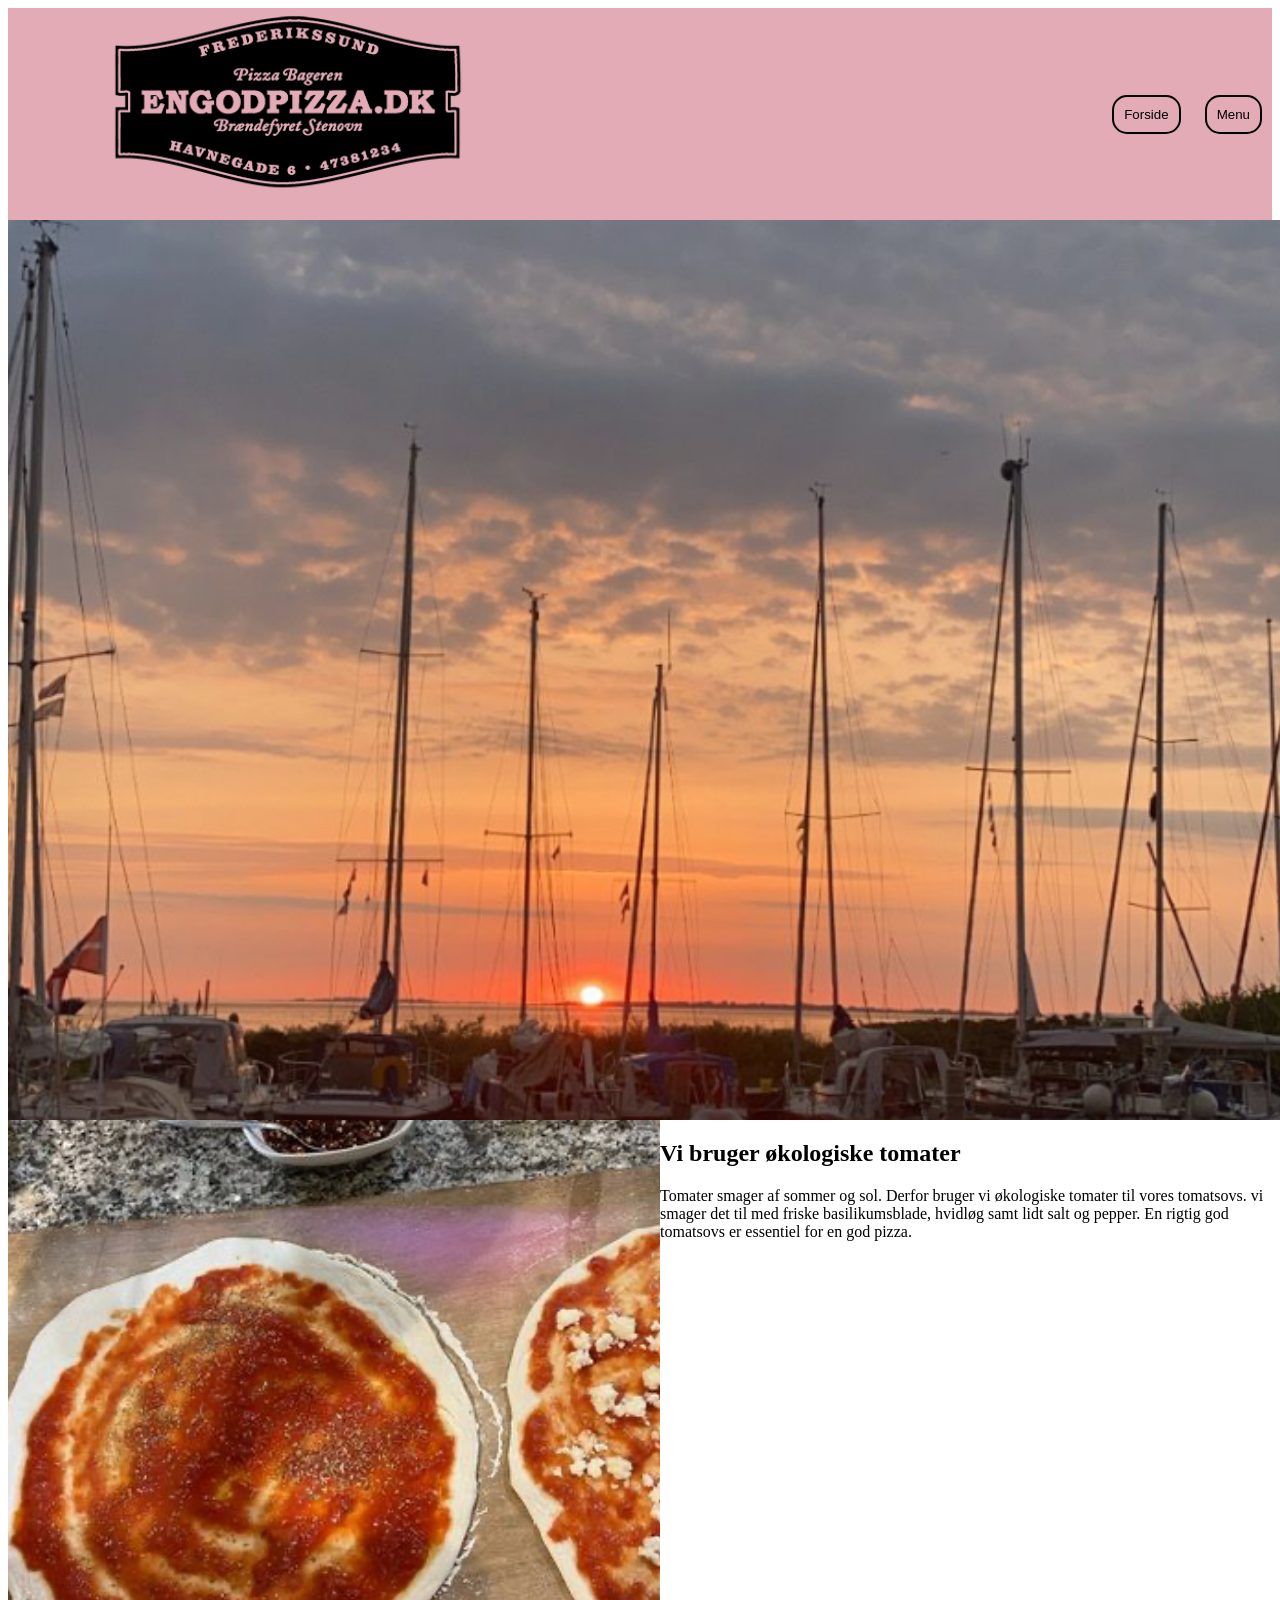
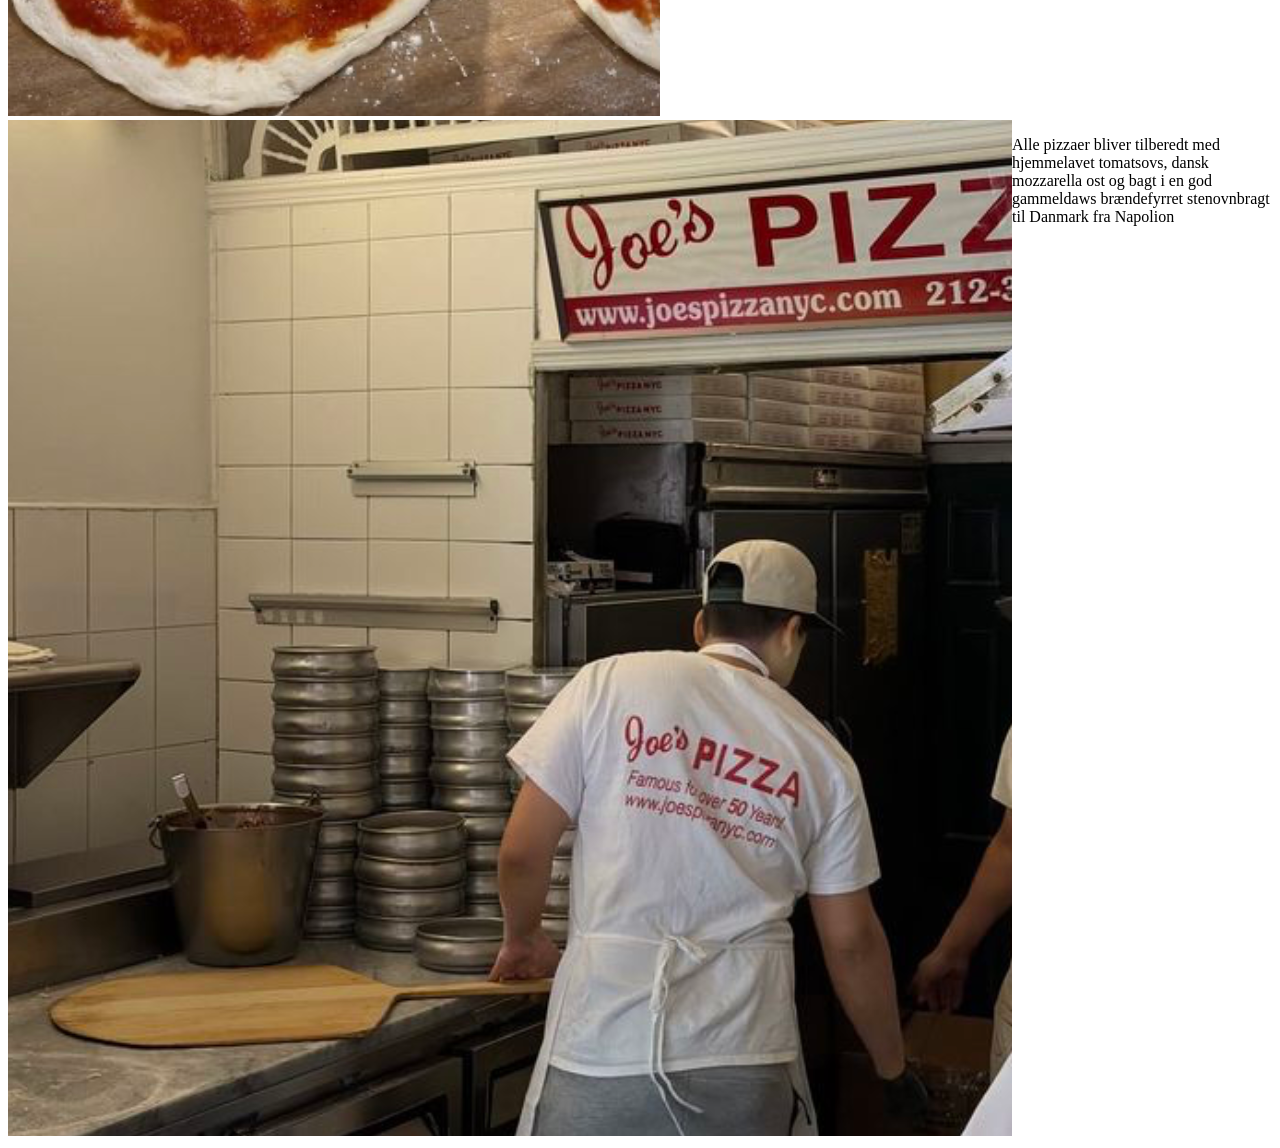
==== index.html @ 863a99b7 "ændring af billeder" ====
<!doctype html>
<html lang="en">
  <head>
    <meta charset="UTF-8" />
    <meta name="viewport" content="width=device-width, initial-scale=1.0" />
    <link rel="stylesheet" href="css/genereal.css" />
    <link rel="stylesheet" href="css/layout.css" />
    <title>Forside</title>
  </head>
  <body>
    <header id="header-section">
      <img src="img/e68cb21b-9e0f-4016-a82a-bcbb412a3275.png" alt="" />
      <nav>
        <button><a href="index.html">Forside</a></button>
        <button><a href="menu.html">Menu</a></button>
      </nav>
    </header>
    <main>
      <img class="background-image" src="img/Screenshot 2026-05-12 at 09.39.11.png" alt="" />
      <div id="Tomat-section">
        <div>
          <img src="img/tomater.png" alt="" />
        </div>
        <div>
          <h2>Vi bruger økologiske tomater</h2>
          <p>Tomater smager af sommer og sol. Derfor bruger vi økologiske tomater til vores tomatsovs. vi smager det til med friske basilikumsblade, hvidløg samt lidt salt og pepper. En rigtig god tomatsovs er essentiel for en god pizza.</p>
        </div>
      </div>
      <div id="pizza-section">
        <div>
          <img id="baking-pizza" src="img/baker.png" alt="" />
        </div>
        <div>
          <p id="pizza-text">Alle pizzaer bliver tilberedt med hjemmelavet tomatsovs, dansk mozzarella ost og bagt i en god gammeldaws brændefyrret stenovnbragt til Danmark fra Napolion</p>
        </div>
      </div>
    </main>
    <footer></footer>
  </body>
</html>
---- css/genereal.css ----
#header-section {
  background-color: #e3abb6;
  align-items: center;
}
.background-image {
  display: block;
  width: 100vw;
  height: 100vh;
  object-fit: cover;
}
button {
  background-color: #e3abb6;
  border: black solid 2px;
  border-radius: 15px;
  padding: 10px;
  margin: 10px;
}
button a {
  color: black;
  text-decoration: none;
}
---- css/layout.css ----
@media (min-width: 800px) {
  #Tomat-section {
    display: grid;
    grid-template-columns: 1fr 1fr;
  }
  #pizza-section {
    display: grid;
    grid-template-columns: 1fr 1fr;
  }
  #header-section {
    display: grid;
    grid-template-columns: 1fr auto;
  }
  #baking-pizza {
    grid-row: 2;
  }
  #pizza-text {
    grid-row: 1;
  }
}
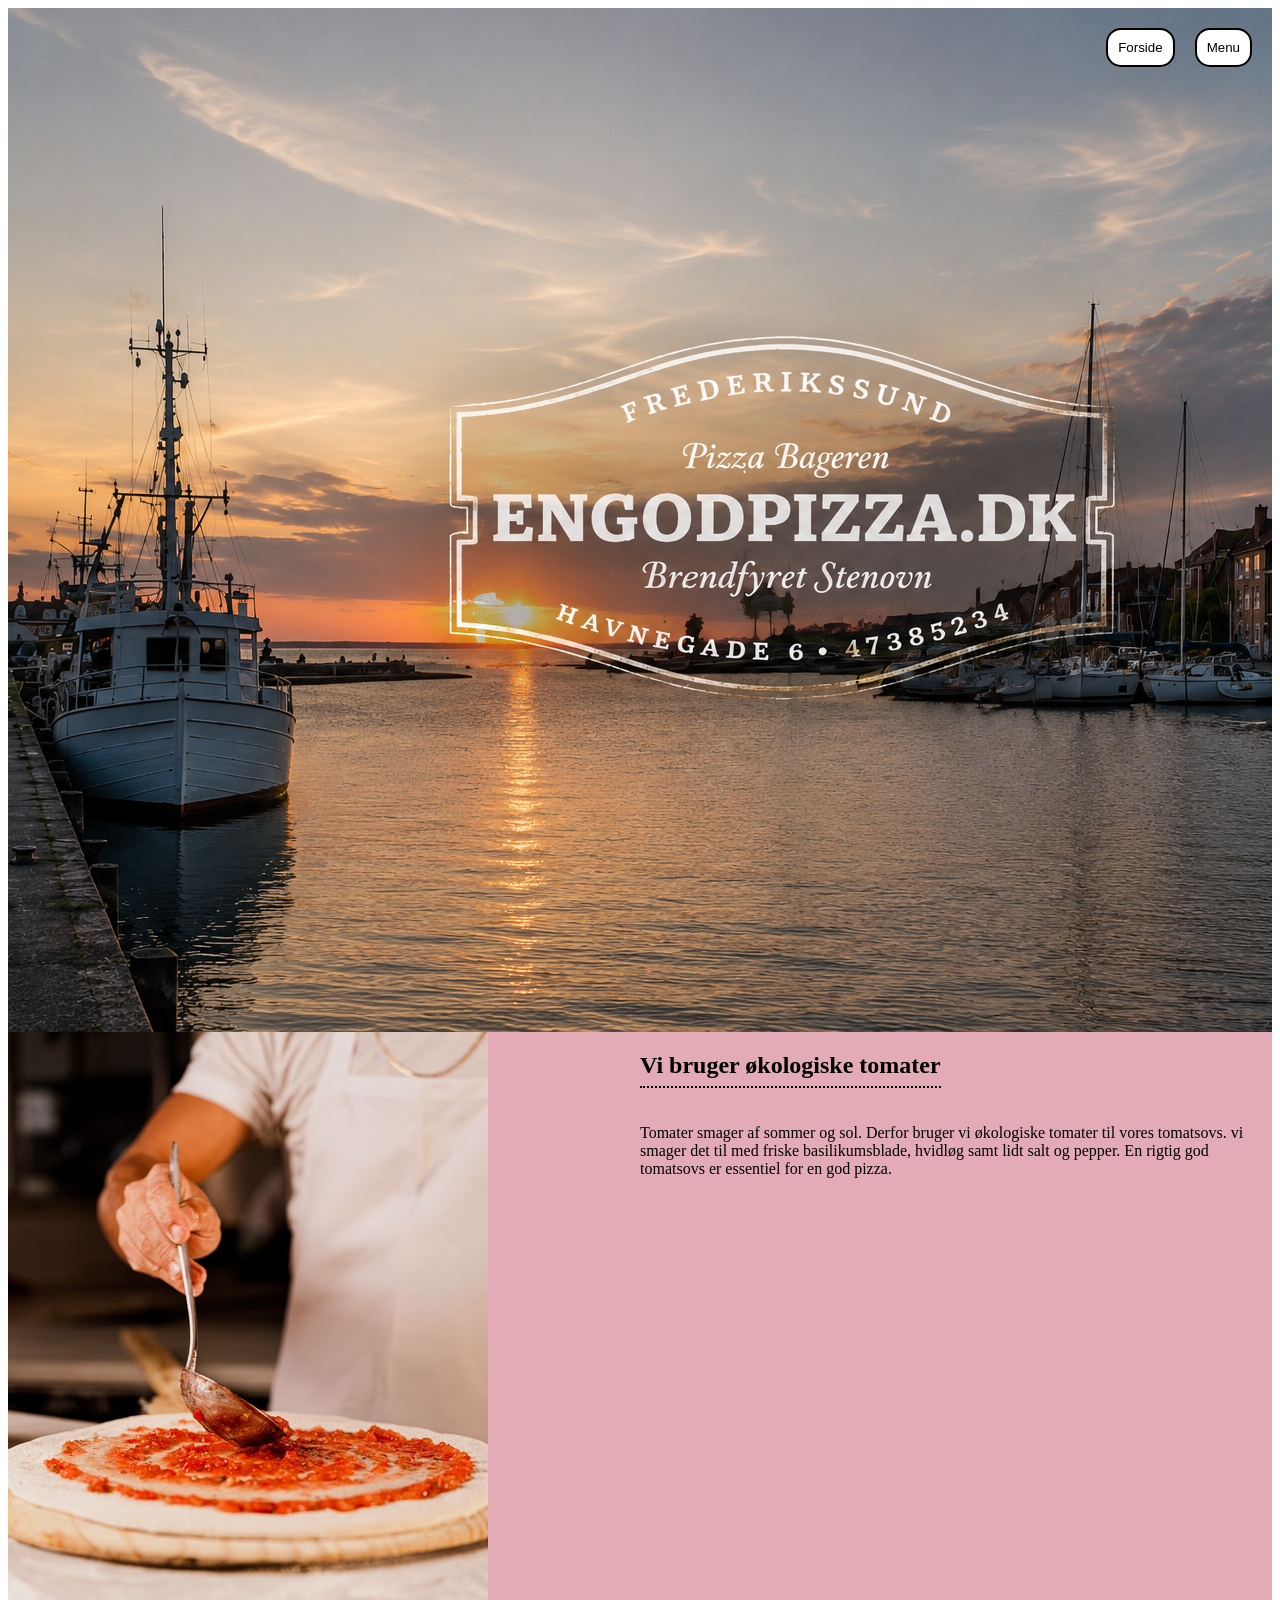
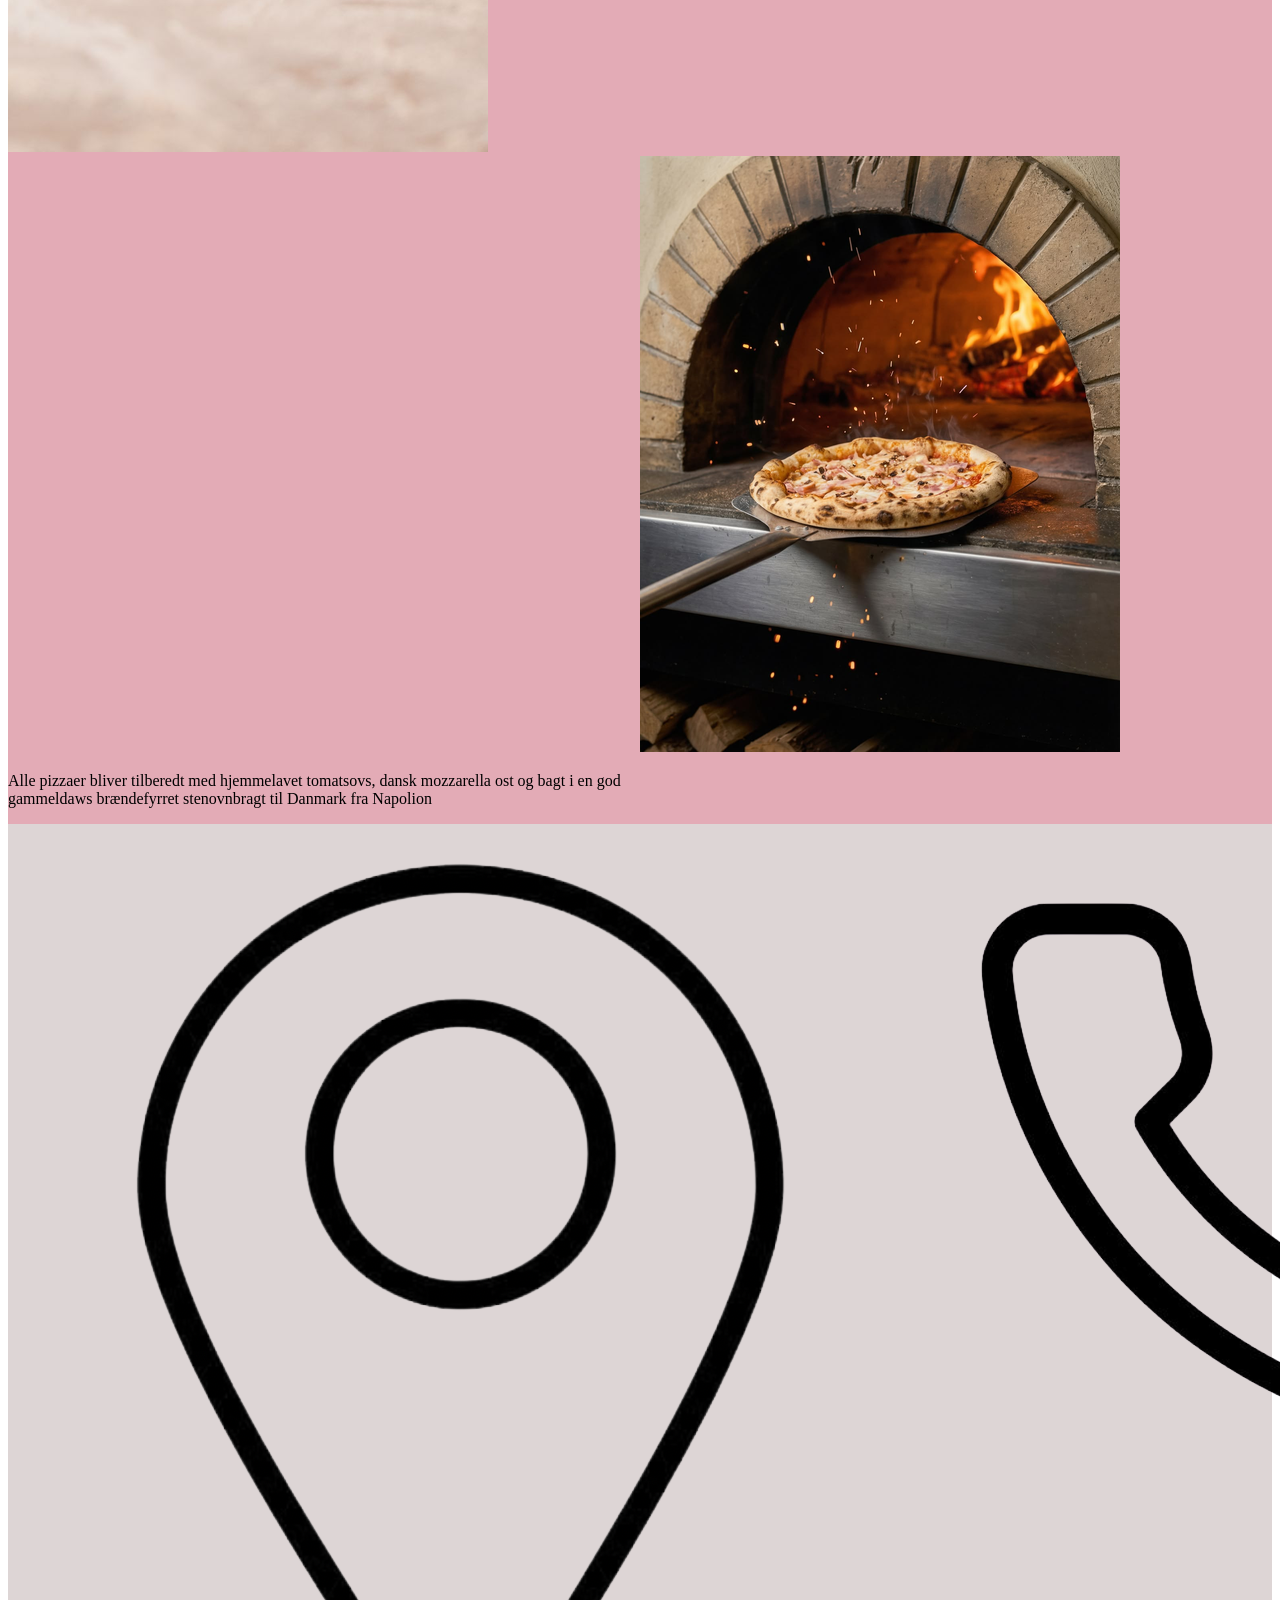
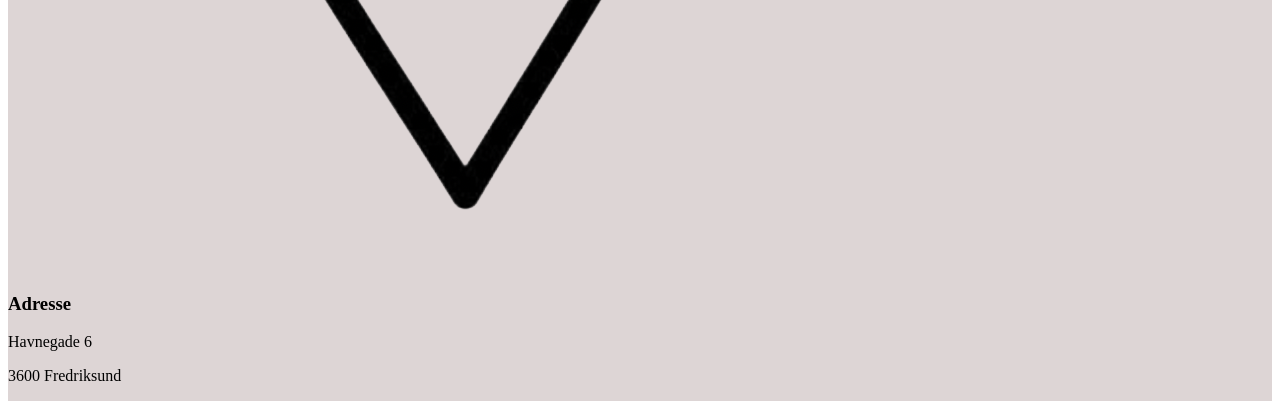
==== commit e10cf352: "hero section og start på footer" ====
--- a/index.html
+++ b/index.html
@@ -9,17 +9,16 @@
   </head>
   <body>
     <header id="header-section">
-      <img src="img/e68cb21b-9e0f-4016-a82a-bcbb412a3275.png" alt="" />
+      <img class="background-image" src="img/hero billede prototype.png" alt="" />
       <nav>
         <button><a href="index.html">Forside</a></button>
         <button><a href="menu.html">Menu</a></button>
       </nav>
     </header>
     <main>
-      <img class="background-image" src="img/Screenshot 2026-05-12 at 09.39.11.png" alt="" />
       <div id="Tomat-section">
         <div>
-          <img src="img/tomater.png" alt="" />
+          <img src="img/sovs.png" alt="" />
         </div>
         <div>
           <h2>Vi bruger økologiske tomater</h2>
@@ -28,13 +27,24 @@
       </div>
       <div id="pizza-section">
         <div>
-          <img id="baking-pizza" src="img/baker.png" alt="" />
+          <img id="baking-pizza" src="img/pizza.png" />
         </div>
         <div>
           <p id="pizza-text">Alle pizzaer bliver tilberedt med hjemmelavet tomatsovs, dansk mozzarella ost og bagt i en god gammeldaws brændefyrret stenovnbragt til Danmark fra Napolion</p>
         </div>
       </div>
     </main>
-    <footer></footer>
+    <footer>
+      <div id="footer-section">
+        <div id="contact">
+          <img src="img/pin.png" alt="" />
+          <h3>Adresse</h3>
+          <p>Havnegade 6</p>
+          <p>3600 Fredriksund</p>
+        </div>
+        <img src="img/Phone.png" alt="" />
+        <img src="img/watch.png" alt="" />
+      </div>
+    </footer>
   </body>
 </html>
--- a/css/genereal.css
+++ b/css/genereal.css
@@ -1,21 +1,41 @@
 #header-section {
-  background-color: #e3abb6;
+  position: relative;
+  overflow: hidden;
   align-items: center;
+}
+#header-section nav {
+  position: absolute;
+  top: 20px;
+  right: 20px;
+  display: flex;
+  gap: 10px;
 }
 .background-image {
   display: block;
-  width: 100vw;
-  height: 100vh;
   object-fit: cover;
 }
 button {
-  background-color: #e3abb6;
+  background-color: #ffffff;
   border: black solid 2px;
   border-radius: 15px;
   padding: 10px;
-  margin: 10px;
+  margin: 0;
+}
+button + button {
+  margin-left: 10px;
 }
 button a {
   color: black;
   text-decoration: none;
 }
+main {
+  background-color: #e3abb6;
+}
+footer {
+  background-color: #ddd5d5;
+}
+h2 {
+  display: inline-block;
+  border-bottom: 2px dotted #000;
+  padding-bottom: 0.3em;
+}
--- a/css/layout.css
+++ b/css/layout.css
@@ -7,14 +7,28 @@
     display: grid;
     grid-template-columns: 1fr 1fr;
   }
+  #pizza-section > div:first-child {
+    grid-column: 2;
+  }
+  #pizza-section > div:last-child {
+    grid-column: 1;
+  }
   #header-section {
     display: grid;
     grid-template-columns: 1fr auto;
   }
+  #pizza-section {
+    align-items: center;
+  }
   #baking-pizza {
-    grid-row: 2;
+    grid-column: 2;
   }
   #pizza-text {
+    grid-column: 1;
     grid-row: 1;
   }
+  #footer-section {
+    display: grid;
+    grid-template-columns: 1fr 1fr 1fr;
+  }
 }
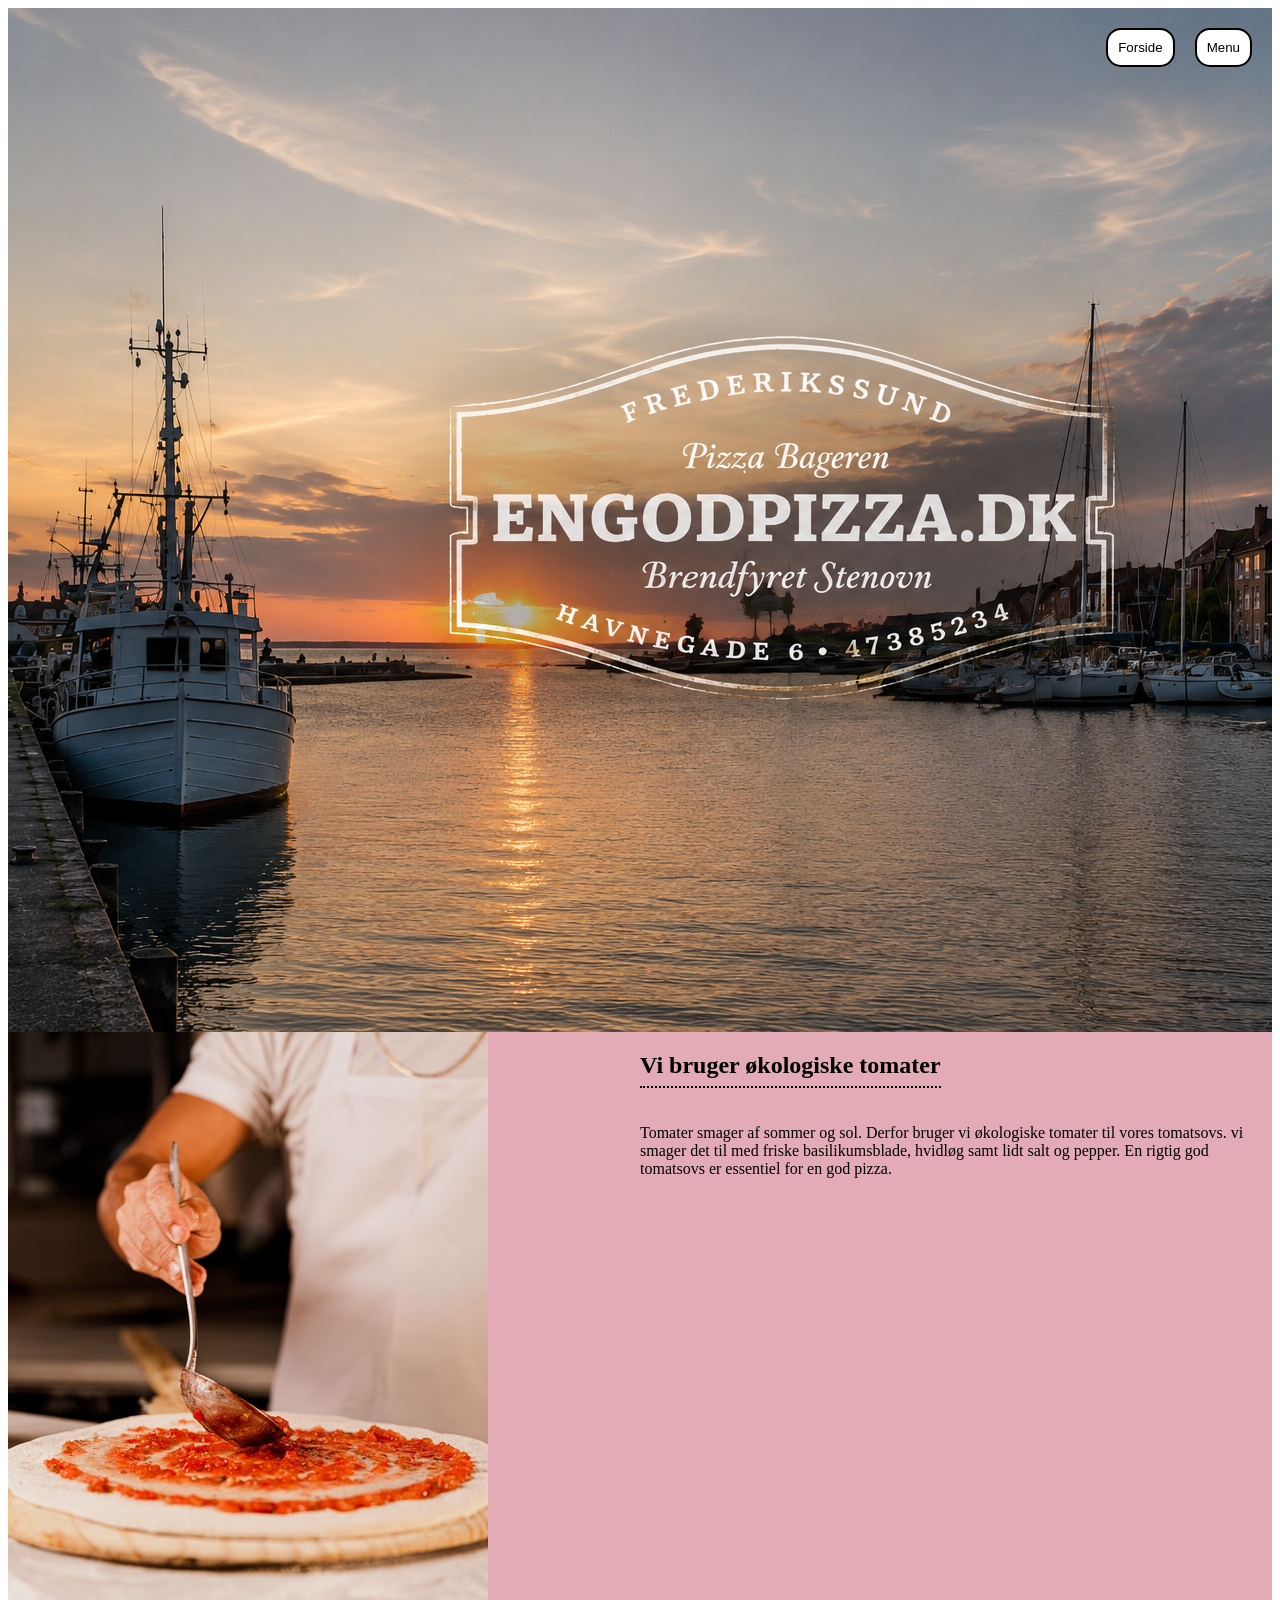
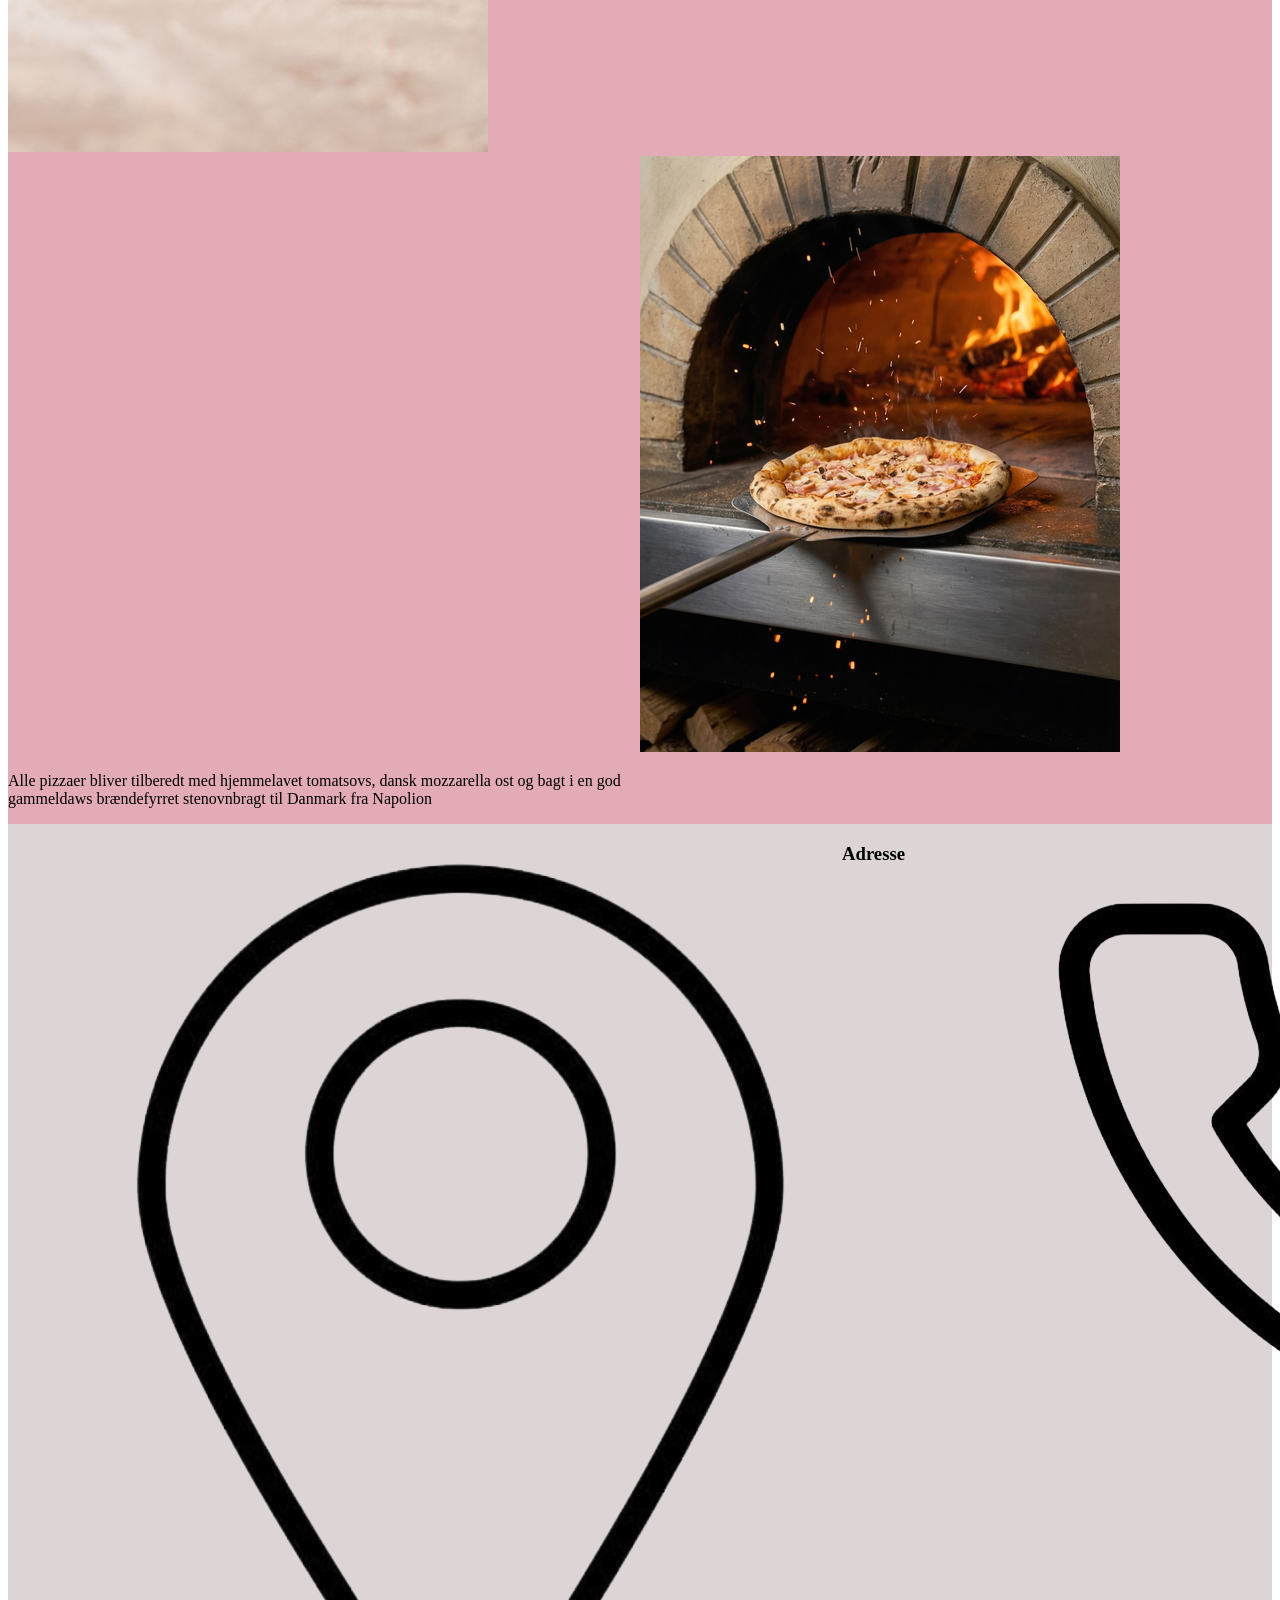
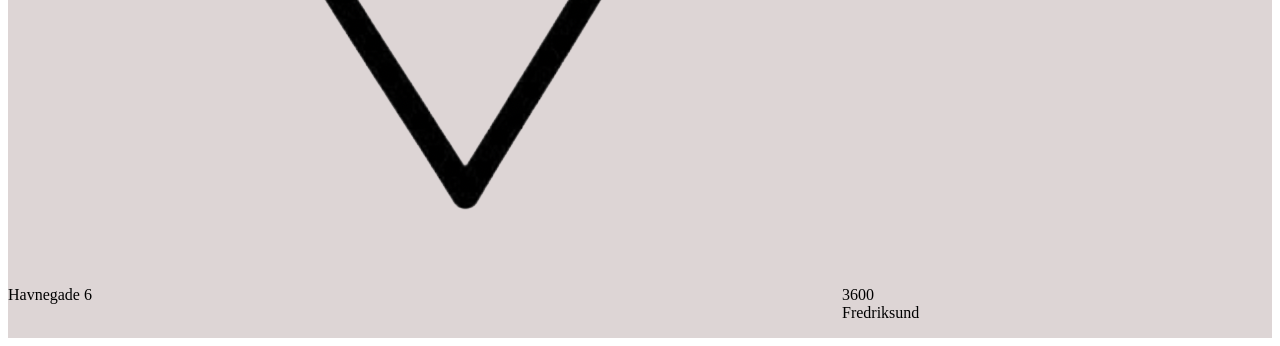
==== commit 0fbc88f6: "ændring af CSS" ====
--- a/index.html
+++ b/index.html
@@ -3,8 +3,7 @@
   <head>
     <meta charset="UTF-8" />
     <meta name="viewport" content="width=device-width, initial-scale=1.0" />
-    <link rel="stylesheet" href="css/genereal.css" />
-    <link rel="stylesheet" href="css/layout.css" />
+    <link rel="stylesheet" href="css/forside.css" />
     <title>Forside</title>
   </head>
   <body>
@@ -36,7 +35,7 @@
     </main>
     <footer>
       <div id="footer-section">
-        <div id="contact">
+        <div id="adress">
           <img src="img/pin.png" alt="" />
           <h3>Adresse</h3>
           <p>Havnegade 6</p>
--- a/css/forside.css
+++ b/css/forside.css
@@ -0,0 +1,82 @@
+/* layout css */
+@media (min-width: 800px) {
+  #Tomat-section {
+    display: grid;
+    grid-template-columns: 1fr 1fr;
+  }
+  #pizza-section {
+    display: grid;
+    grid-template-columns: 1fr 1fr;
+  }
+  #pizza-section > div:first-child {
+    grid-column: 2;
+  }
+  #pizza-section > div:last-child {
+    grid-column: 1;
+  }
+  #header-section {
+    display: grid;
+    grid-template-columns: 1fr auto;
+  }
+  #pizza-section {
+    align-items: center;
+  }
+  #baking-pizza {
+    grid-column: 2;
+  }
+  #pizza-text {
+    grid-column: 1;
+    grid-row: 1;
+  }
+  #footer-section {
+    display: grid;
+    grid-template-columns: 1fr 1fr 1fr;
+  }
+  #adress {
+    display: grid;
+    grid-template-columns: 1fr 1fr;
+  }
+}
+
+/* general css */
+#header-section {
+  position: relative;
+  overflow: hidden;
+  align-items: center;
+}
+#header-section nav {
+  position: absolute;
+  top: 20px;
+  right: 20px;
+  display: flex;
+  gap: 10px;
+}
+.background-image {
+  display: block;
+  object-fit: cover;
+}
+button {
+  background-color: #ffffff;
+  border: black solid 2px;
+  border-radius: 15px;
+  padding: 10px;
+  margin: 0;
+}
+button + button {
+  margin-left: 10px;
+}
+button a {
+  color: black;
+  text-decoration: none;
+}
+main {
+  background-color: #e3abb6;
+}
+footer {
+  background-color: #ddd5d5;
+}
+h2 {
+  display: inline-block;
+  border-bottom: 2px dotted #000;
+  padding-bottom: 0.3em;
+}
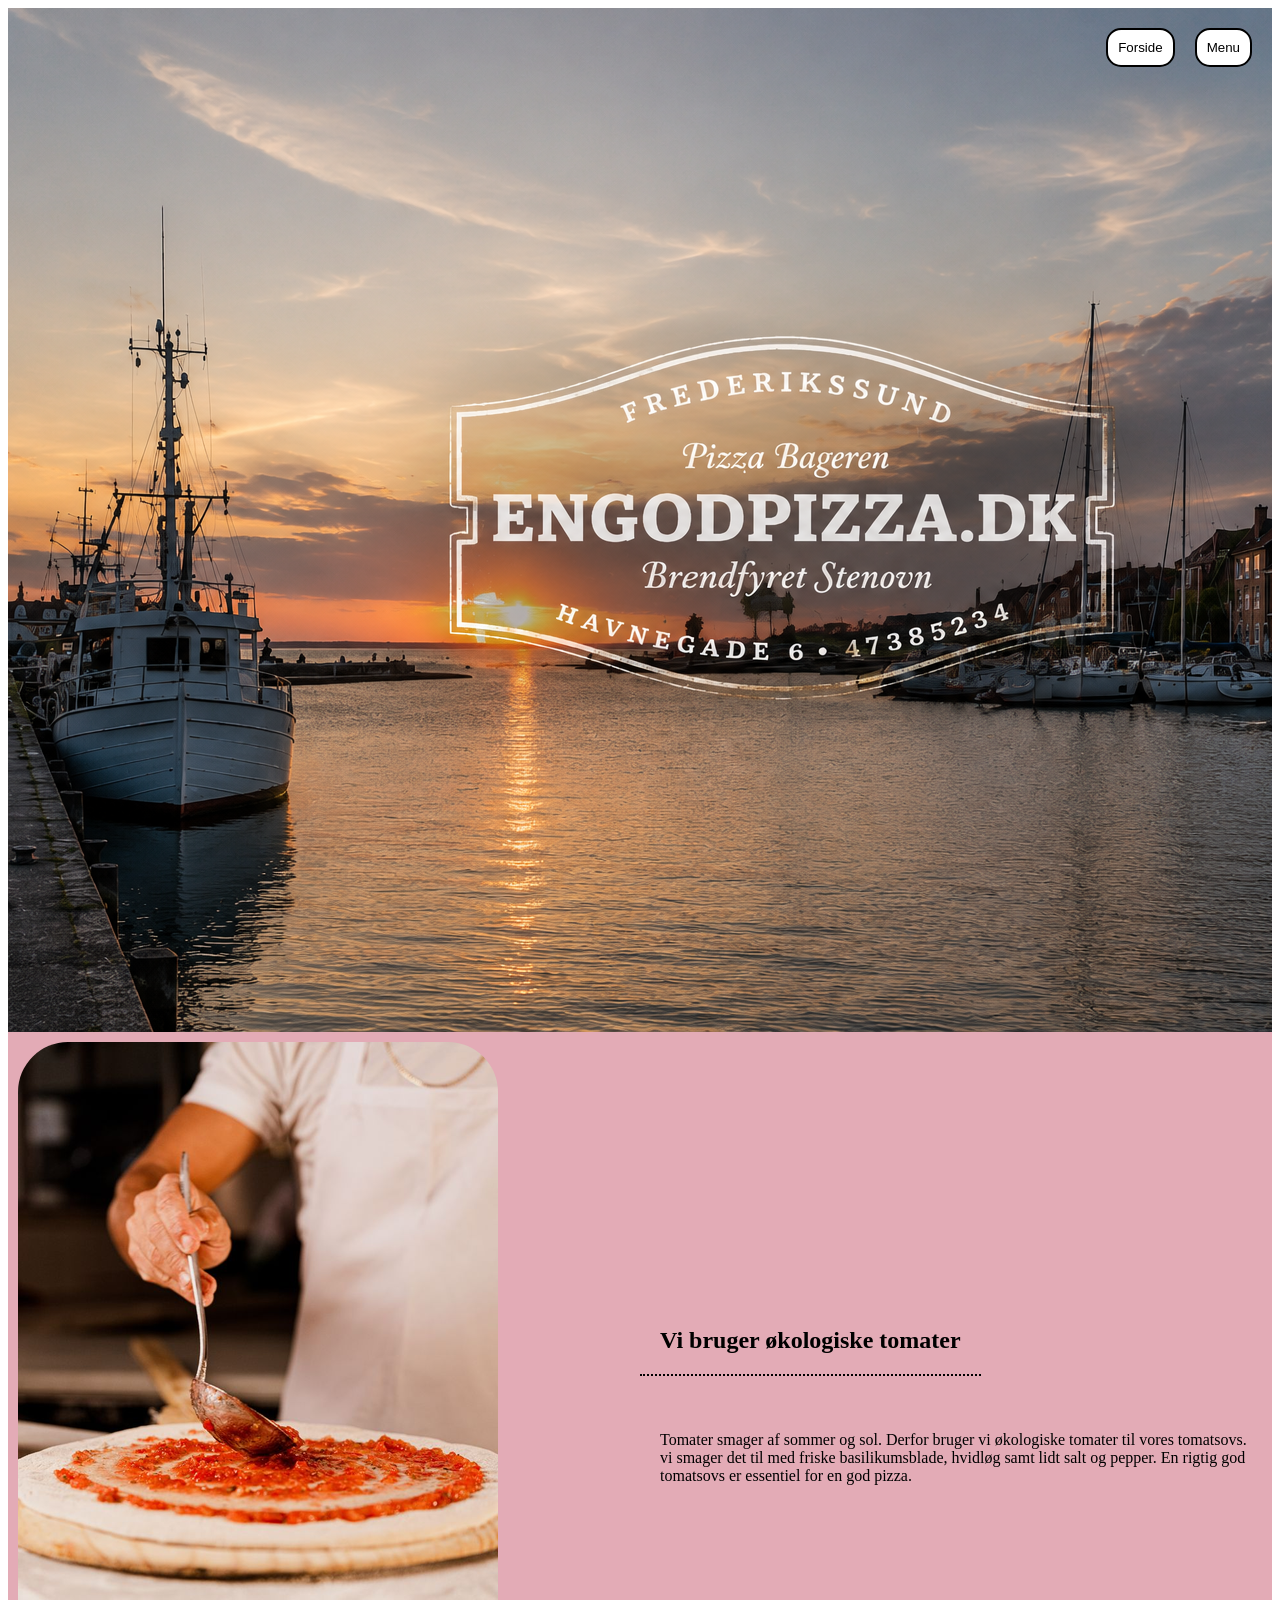
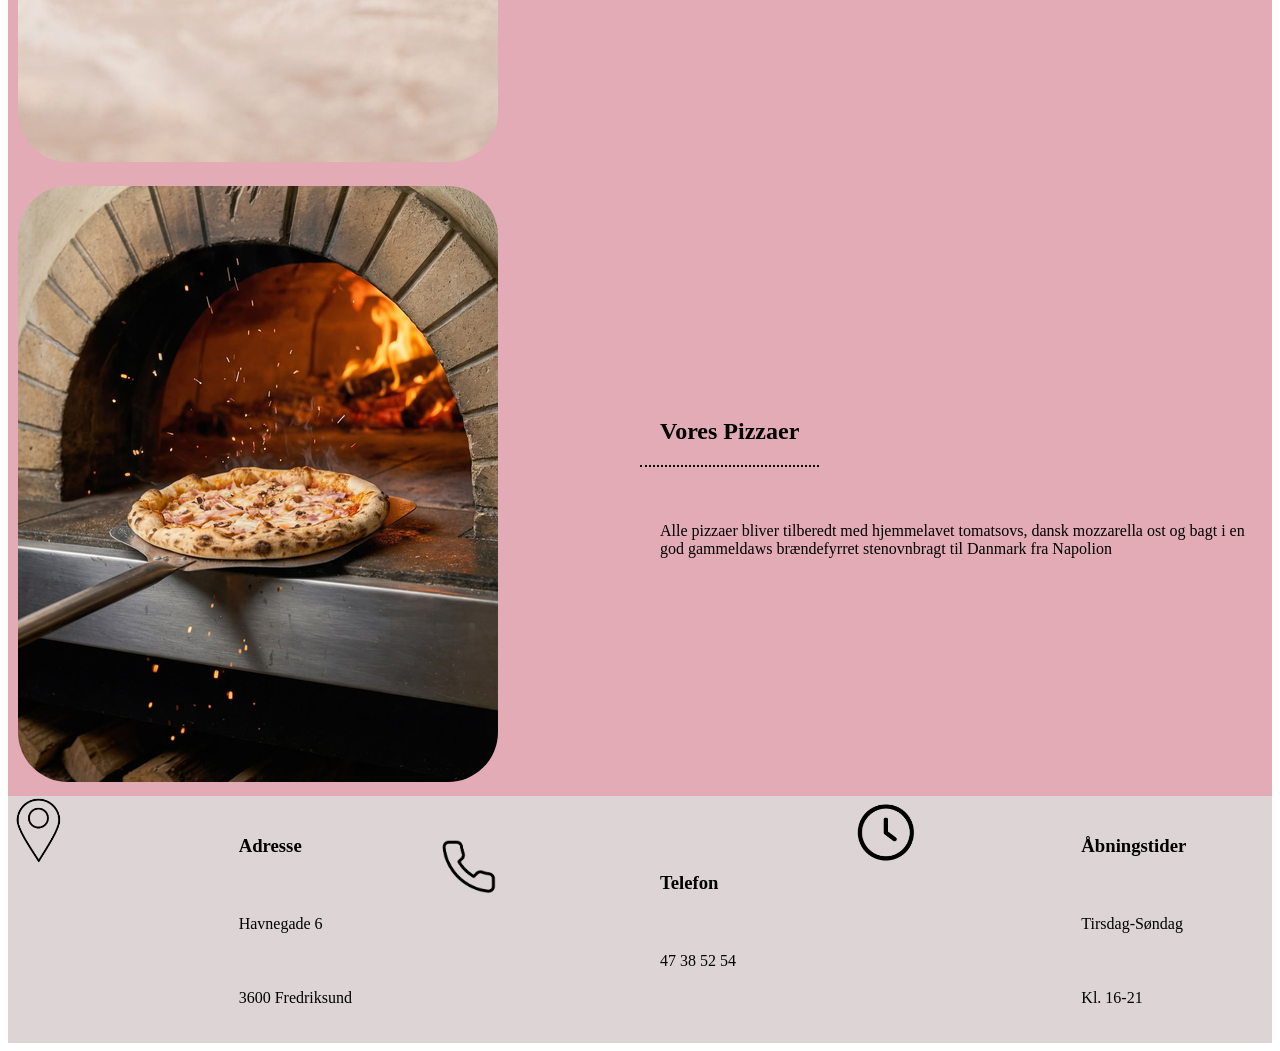
==== commit a8f36d3c: "sidste små ændringer" ====
--- a/index.html
+++ b/index.html
@@ -17,7 +17,7 @@
     <main>
       <div id="Tomat-section">
         <div>
-          <img src="img/sovs.png" alt="" />
+          <img id="tomat-pic" src="img/sovs.png" alt="" />
         </div>
         <div>
           <h2>Vi bruger økologiske tomater</h2>
@@ -29,6 +29,7 @@
           <img id="baking-pizza" src="img/pizza.png" />
         </div>
         <div>
+          <h2>Vores Pizzaer</h2>
           <p id="pizza-text">Alle pizzaer bliver tilberedt med hjemmelavet tomatsovs, dansk mozzarella ost og bagt i en god gammeldaws brændefyrret stenovnbragt til Danmark fra Napolion</p>
         </div>
       </div>
@@ -36,13 +37,34 @@
     <footer>
       <div id="footer-section">
         <div id="adress">
-          <img src="img/pin.png" alt="" />
-          <h3>Adresse</h3>
-          <p>Havnegade 6</p>
-          <p>3600 Fredriksund</p>
+          <div>
+            <img class="footer-pic" src="img/pin.png" alt="" />
+          </div>
+          <div>
+            <h3>Adresse</h3>
+            <p>Havnegade 6</p>
+            <p>3600 Fredriksund</p>
+          </div>
         </div>
-        <img src="img/Phone.png" alt="" />
-        <img src="img/watch.png" alt="" />
+        <div id="phone">
+          <div>
+            <img class="footer-pic" src="img/Phone.png" alt="" />
+          </div>
+          <div>
+            <h3>Telefon</h3>
+            <p>47 38 52 54</p>
+          </div>
+        </div>
+        <div id="watch">
+          <div>
+            <img class="footer-pic" src="img/watch.png" alt="" />
+          </div>
+          <div>
+            <h3>Åbningstider</h3>
+            <p>Tirsdag-Søndag</p>
+            <p>Kl. 16-21</p>
+          </div>
+        </div>
       </div>
     </footer>
   </body>
--- a/css/forside.css
+++ b/css/forside.css
@@ -1,5 +1,5 @@
 /* layout css */
-@media (min-width: 800px) {
+@media (min-width: 1200px) {
   #Tomat-section {
     display: grid;
     grid-template-columns: 1fr 1fr;
@@ -8,17 +8,18 @@
     display: grid;
     grid-template-columns: 1fr 1fr;
   }
-  #pizza-section > div:first-child {
+  /* #pizza-section > div:first-child {
     grid-column: 2;
   }
   #pizza-section > div:last-child {
     grid-column: 1;
-  }
+  } */
   #header-section {
     display: grid;
     grid-template-columns: 1fr auto;
   }
-  #pizza-section {
+  #pizza-section,
+  #Tomat-section {
     align-items: center;
   }
   #baking-pizza {
@@ -31,10 +32,44 @@
   #footer-section {
     display: grid;
     grid-template-columns: 1fr 1fr 1fr;
+    align-items: center;
   }
-  #adress {
+  #adress,
+  #watch,
+  #phone {
     display: grid;
     grid-template-columns: 1fr 1fr;
+    grid-template-rows: 1fr;
+  }
+}
+@media (max-width: 1200px) {
+  #footer-section {
+    display: grid;
+    grid-template-columns: 1fr 1fr 1fr;
+    align-items: center;
+  }
+  #adress,
+  #watch,
+  #phone {
+    display: grid;
+    grid-template-columns: 1fr 1fr;
+    grid-template-rows: 1fr;
+  }
+  #header-section {
+    display: grid;
+    grid-template-columns: 1fr auto;
+  }
+  .background-image {
+    display: block;
+    width: 100%;
+    height: auto;
+    object-fit: cover;
+  }
+
+  @media (max-width: 800px) {
+    .background-image {
+      max-height: 35vh;
+    }
   }
 }
 
@@ -80,3 +115,17 @@
   border-bottom: 2px dotted #000;
   padding-bottom: 0.3em;
 }
+.footer-pic {
+  max-height: 70px;
+}
+#baking-pizza,
+#tomat-pic {
+  padding: 10px;
+  border-radius: 60px;
+}
+p,
+h1,
+h2,
+h3 {
+  padding: 20px;
+}
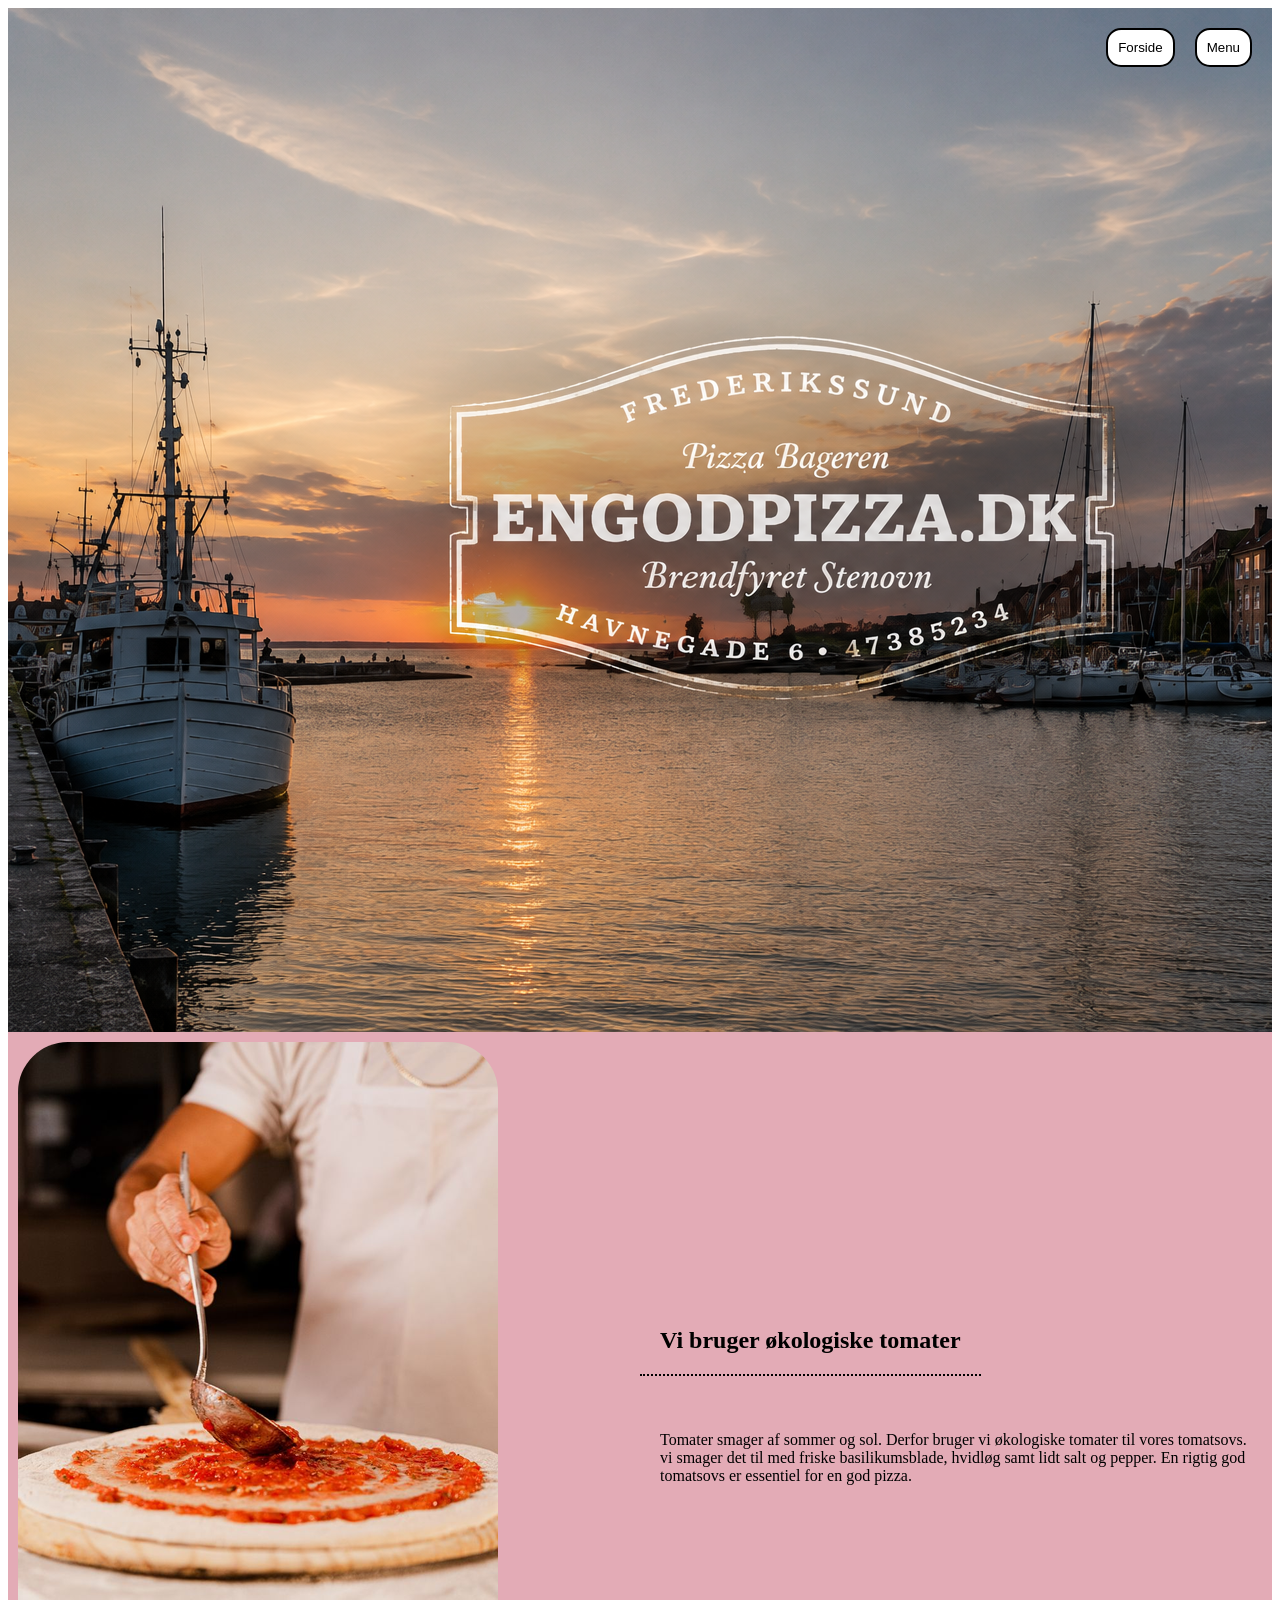
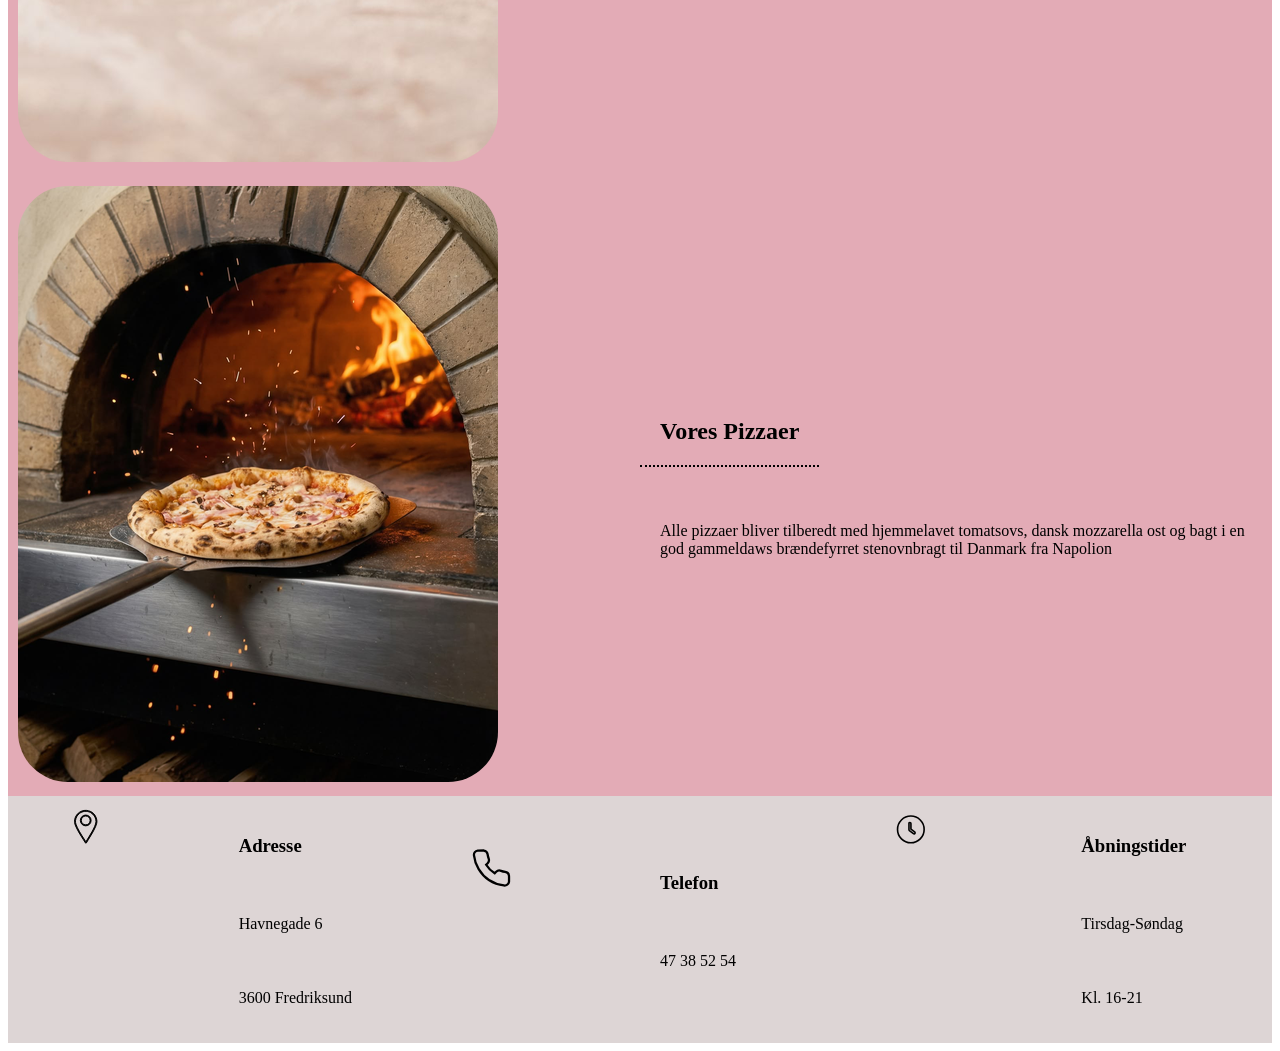
==== commit bf136e71: "ændring a footer billeder" ====
--- a/index.html
+++ b/index.html
@@ -38,7 +38,7 @@
       <div id="footer-section">
         <div id="adress">
           <div>
-            <img class="footer-pic" src="img/pin.png" alt="" />
+            <img class="footer-pic" src="img/pin.svg" alt="" />
           </div>
           <div>
             <h3>Adresse</h3>
@@ -48,7 +48,7 @@
         </div>
         <div id="phone">
           <div>
-            <img class="footer-pic" src="img/Phone.png" alt="" />
+            <img class="footer-pic" src="img/Phone.svg" alt="" />
           </div>
           <div>
             <h3>Telefon</h3>
@@ -57,7 +57,7 @@
         </div>
         <div id="watch">
           <div>
-            <img class="footer-pic" src="img/watch.png" alt="" />
+            <img class="footer-pic" src="img/watch.svg" alt="" />
           </div>
           <div>
             <h3>Åbningstider</h3>
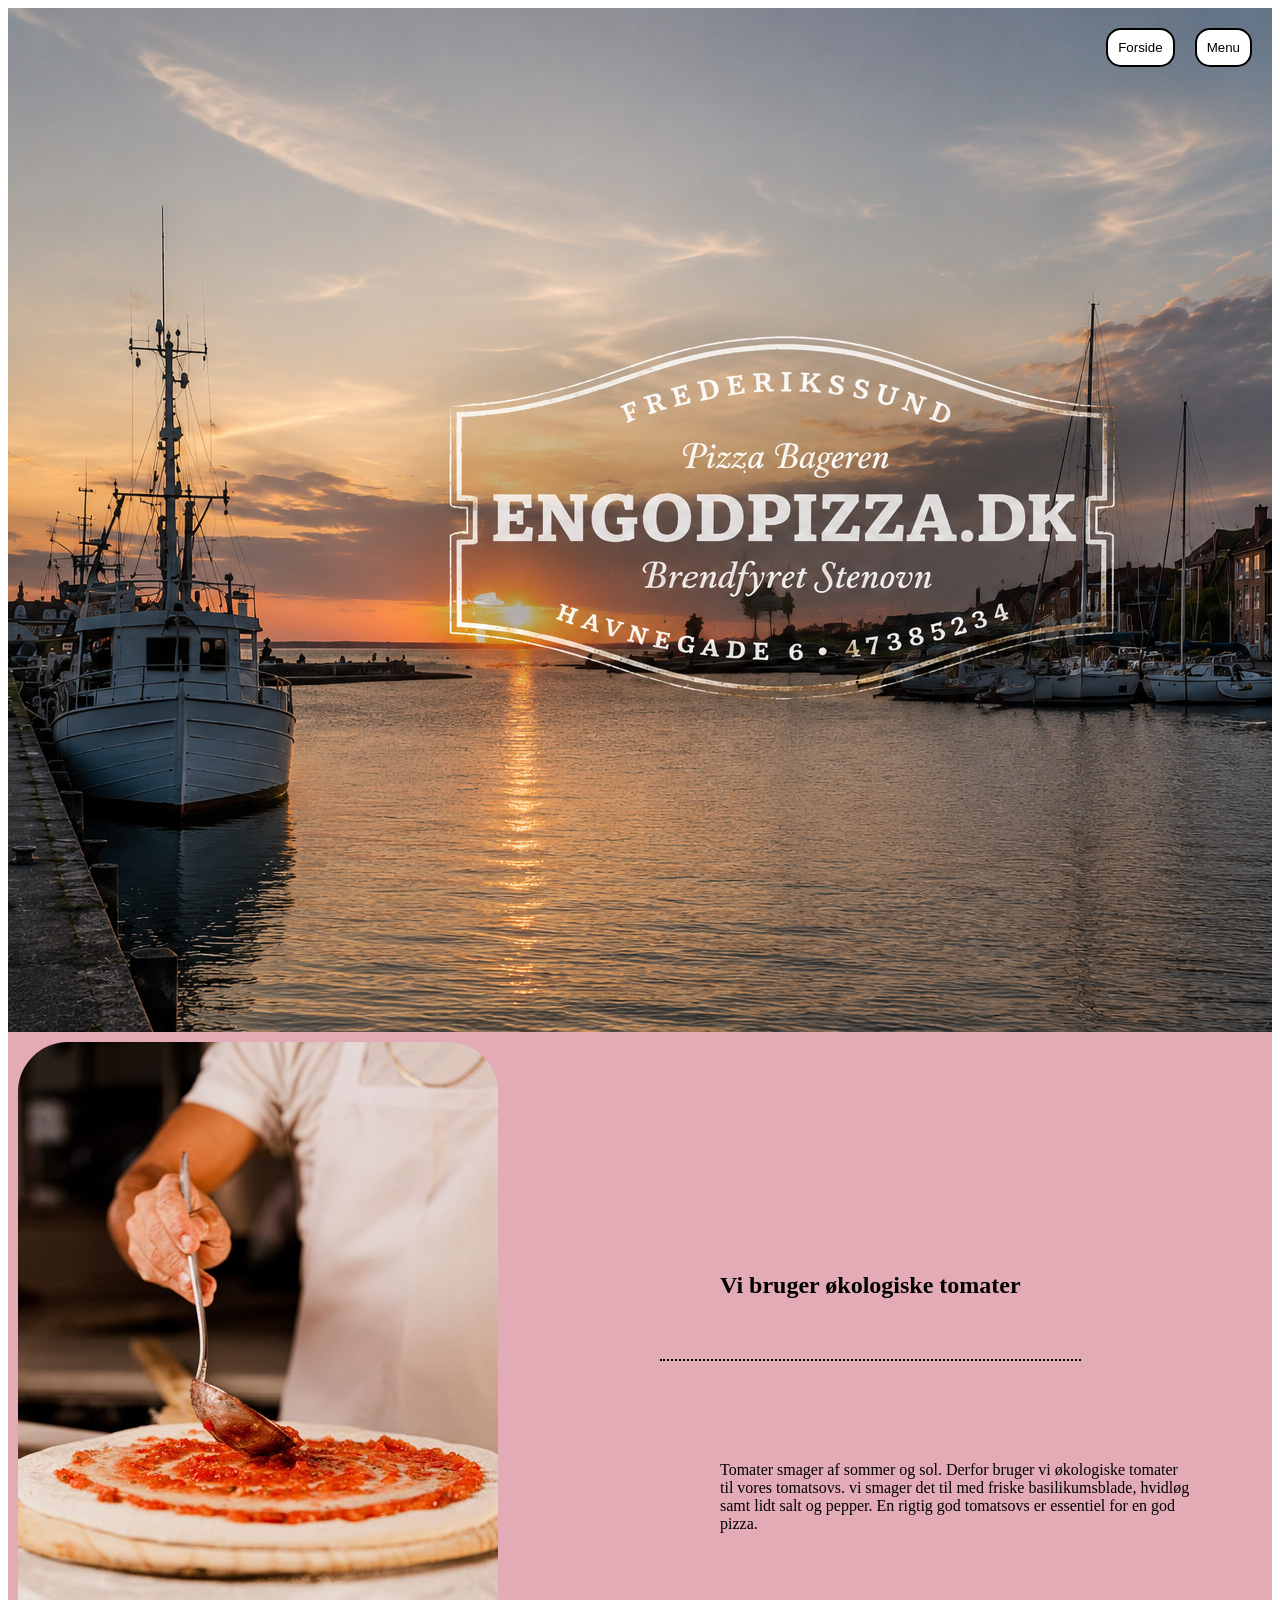
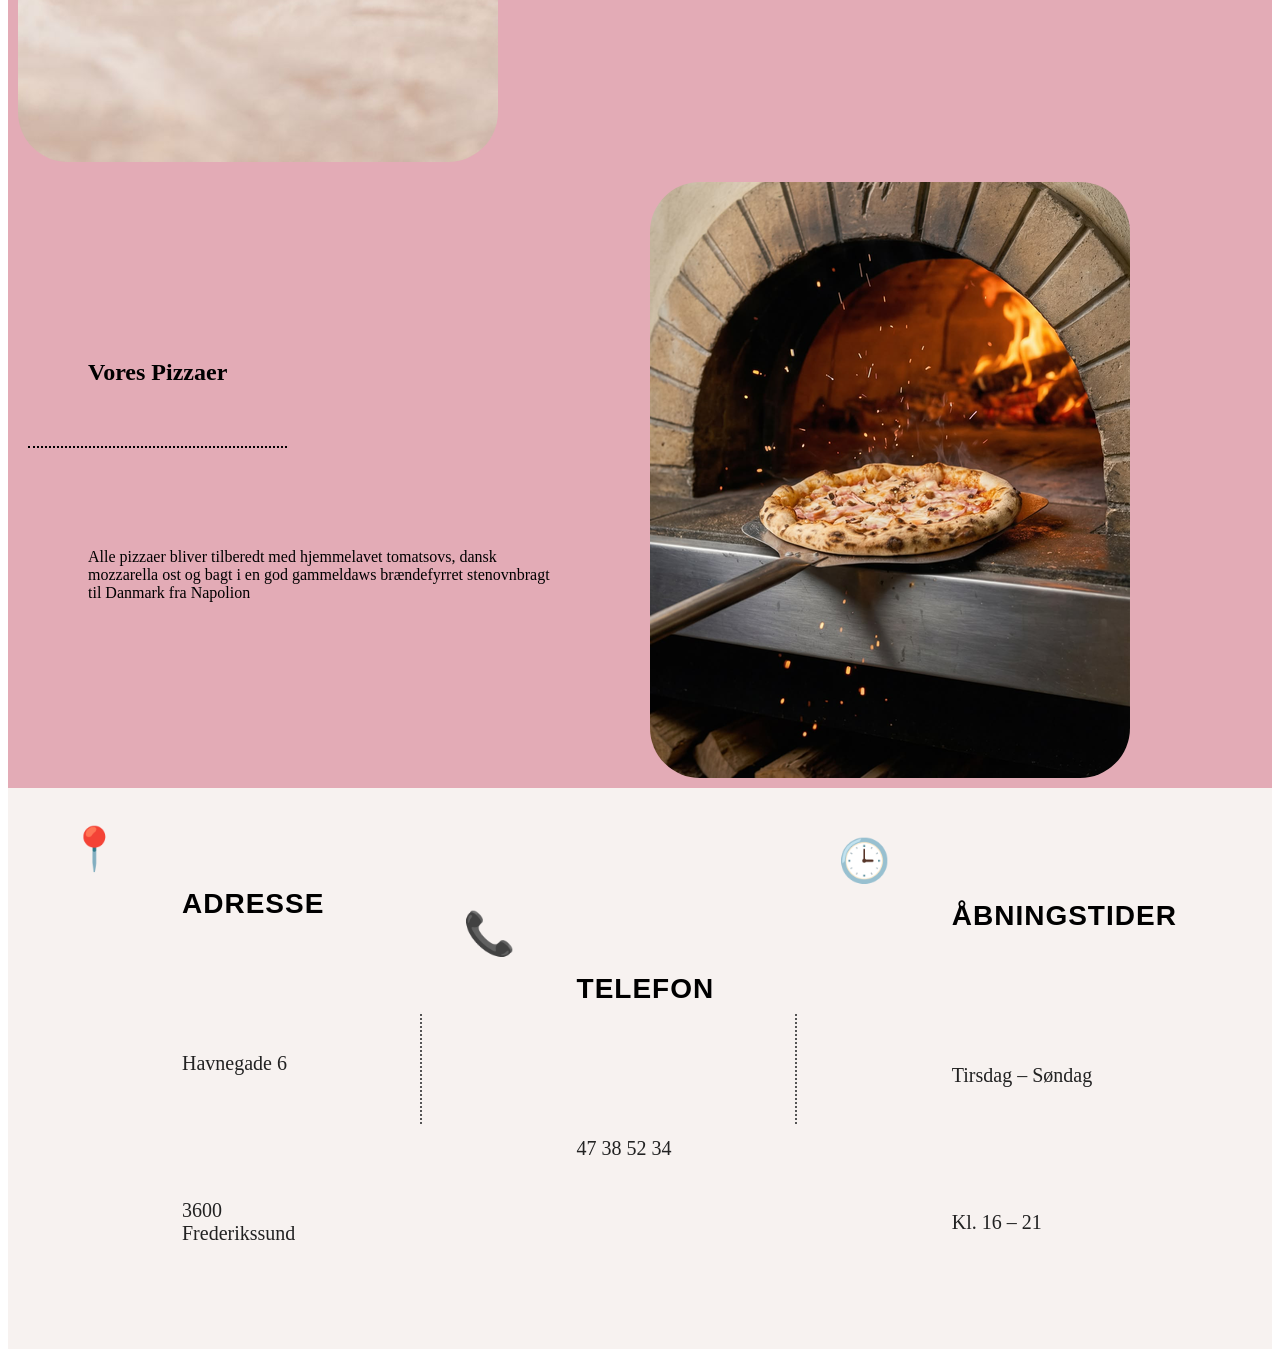
==== commit bb8995e6: "ny ide til footer" ====
--- a/index.html
+++ b/index.html
@@ -35,37 +35,37 @@
       </div>
     </main>
     <footer>
-      <div id="footer-section">
-        <div id="adress">
+      <footer class="footer">
+        <div class="footer-item">
+          <div class="icon">📍</div>
           <div>
-            <img class="footer-pic" src="img/pin.svg" alt="" />
-          </div>
-          <div>
-            <h3>Adresse</h3>
+            <h3>ADRESSE</h3>
             <p>Havnegade 6</p>
-            <p>3600 Fredriksund</p>
+            <p>3600 Frederikssund</p>
           </div>
         </div>
-        <div id="phone">
+
+        <div class="divider"></div>
+
+        <div class="footer-item">
+          <div class="icon">📞</div>
           <div>
-            <img class="footer-pic" src="img/Phone.svg" alt="" />
-          </div>
-          <div>
-            <h3>Telefon</h3>
-            <p>47 38 52 54</p>
+            <h3>TELEFON</h3>
+            <p>47 38 52 34</p>
           </div>
         </div>
-        <div id="watch">
+
+        <div class="divider"></div>
+
+        <div class="footer-item">
+          <div class="icon">🕒</div>
           <div>
-            <img class="footer-pic" src="img/watch.svg" alt="" />
-          </div>
-          <div>
-            <h3>Åbningstider</h3>
-            <p>Tirsdag-Søndag</p>
-            <p>Kl. 16-21</p>
+            <h3>ÅBNINGSTIDER</h3>
+            <p>Tirsdag – Søndag</p>
+            <p>Kl. 16 – 21</p>
           </div>
         </div>
-      </div>
+      </footer>
     </footer>
   </body>
 </html>
--- a/css/forside.css
+++ b/css/forside.css
@@ -8,12 +8,15 @@
     display: grid;
     grid-template-columns: 1fr 1fr;
   }
-  /* #pizza-section > div:first-child {
+  #pizza-section > div:first-child {
     grid-column: 2;
+    grid-row: 1;
   }
   #pizza-section > div:last-child {
     grid-column: 1;
-  } */
+    grid-row: 1;
+  }
+
   #header-section {
     display: grid;
     grid-template-columns: 1fr auto;
@@ -22,13 +25,7 @@
   #Tomat-section {
     align-items: center;
   }
-  #baking-pizza {
-    grid-column: 2;
-  }
-  #pizza-text {
-    grid-column: 1;
-    grid-row: 1;
-  }
+
   #footer-section {
     display: grid;
     grid-template-columns: 1fr 1fr 1fr;
@@ -43,11 +40,11 @@
   }
 }
 @media (max-width: 1200px) {
-  #footer-section {
+  /* #footer-section {
     display: grid;
     grid-template-columns: 1fr 1fr 1fr;
     align-items: center;
-  }
+  } */
   #adress,
   #watch,
   #phone {
@@ -127,5 +124,54 @@
 h1,
 h2,
 h3 {
-  padding: 20px;
+  padding: 60px;
+  margin: 20px;
 }
+img {
+  display: block;
+  object-fit: cover;
+}
+
+/* footer: */
+.footer {
+  display: flex;
+  align-items: center;
+  justify-content: center;
+  background: #f7f2f0;
+  padding: 40px 60px;
+  gap: 40px;
+  font-family: "Georgia", serif;
+}
+
+.footer-item {
+  display: flex;
+  align-items: flex-start;
+  gap: 2px;
+  min-width: 280px;
+}
+
+.footer-item h3 {
+  margin: 0 0 12px;
+  font-size: 28px;
+  font-weight: 600;
+  letter-spacing: 1px;
+  font-family: Arial, sans-serif;
+}
+
+.footer-item p {
+  margin: 4px 0;
+  font-size: 20px;
+  color: #222;
+}
+
+.icon {
+  font-size: 42px;
+  line-height: 1;
+  color: #222;
+}
+
+.divider {
+  width: 1px;
+  height: 110px;
+  border-left: 2px dotted #555;
+}
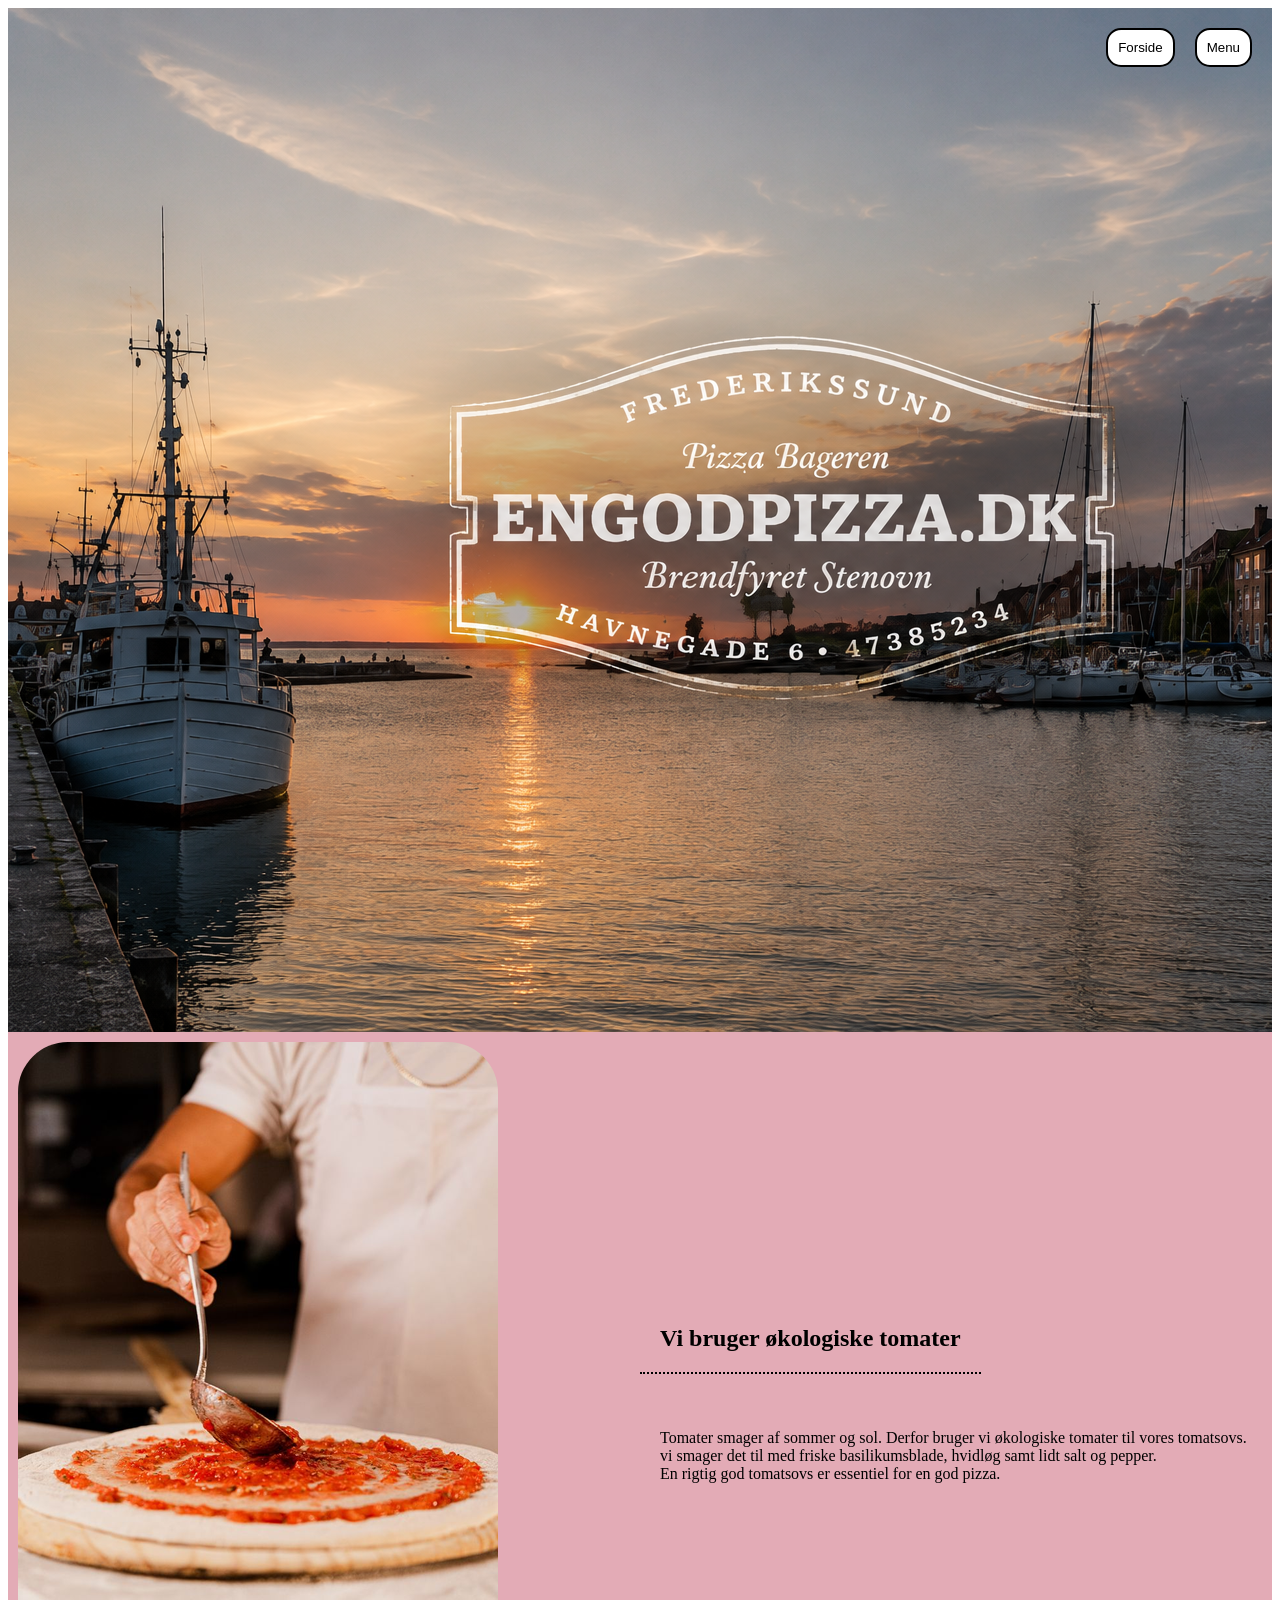
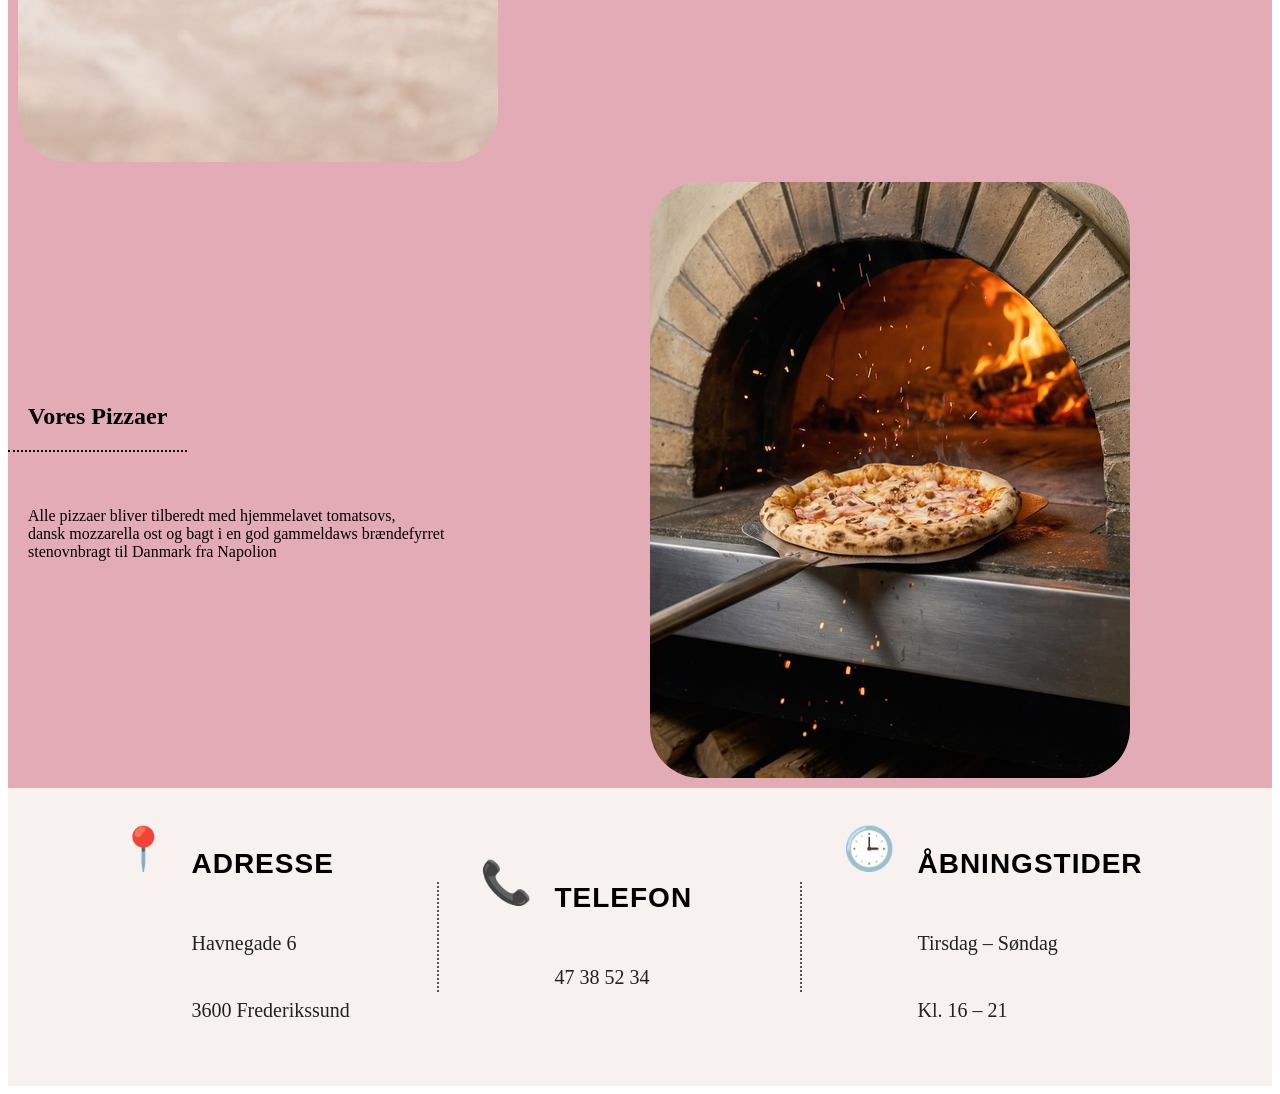
==== commit 5404dec2: "footer ændinger" ====
--- a/index.html
+++ b/index.html
@@ -21,7 +21,10 @@
         </div>
         <div>
           <h2>Vi bruger økologiske tomater</h2>
-          <p>Tomater smager af sommer og sol. Derfor bruger vi økologiske tomater til vores tomatsovs. vi smager det til med friske basilikumsblade, hvidløg samt lidt salt og pepper. En rigtig god tomatsovs er essentiel for en god pizza.</p>
+          <p>
+            Tomater smager af sommer og sol. Derfor bruger vi økologiske tomater til vores tomatsovs. <br />vi smager det til med friske basilikumsblade, hvidløg samt lidt salt og pepper. <br />
+            En rigtig god tomatsovs er essentiel for en god pizza.
+          </p>
         </div>
       </div>
       <div id="pizza-section">
@@ -30,7 +33,11 @@
         </div>
         <div>
           <h2>Vores Pizzaer</h2>
-          <p id="pizza-text">Alle pizzaer bliver tilberedt med hjemmelavet tomatsovs, dansk mozzarella ost og bagt i en god gammeldaws brændefyrret stenovnbragt til Danmark fra Napolion</p>
+          <p id="pizza-text">
+            Alle pizzaer bliver tilberedt med hjemmelavet tomatsovs,<br />
+            dansk mozzarella ost og bagt i en god gammeldaws brændefyrret <br />
+            stenovnbragt til Danmark fra Napolion
+          </p>
         </div>
       </div>
     </main>
--- a/css/forside.css
+++ b/css/forside.css
@@ -124,54 +124,88 @@
 h1,
 h2,
 h3 {
-  padding: 60px;
-  margin: 20px;
+  padding: 20px;
 }
 img {
   display: block;
   object-fit: cover;
 }
 
-/* footer: */
-.footer {
-  display: flex;
-  align-items: center;
-  justify-content: center;
-  background: #f7f2f0;
-  padding: 40px 60px;
-  gap: 40px;
-  font-family: "Georgia", serif;
-}
-
-.footer-item {
-  display: flex;
-  align-items: flex-start;
-  gap: 2px;
-  min-width: 280px;
-}
-
-.footer-item h3 {
-  margin: 0 0 12px;
-  font-size: 28px;
-  font-weight: 600;
-  letter-spacing: 1px;
-  font-family: Arial, sans-serif;
-}
-
-.footer-item p {
-  margin: 4px 0;
-  font-size: 20px;
-  color: #222;
-}
-
-.icon {
-  font-size: 42px;
-  line-height: 1;
-  color: #222;
-}
-
-.divider {
-  width: 1px;
-  height: 110px;
-  border-left: 2px dotted #555;
-}
+/* footer computer: */
+@media (min-width: 1200px) {
+  .footer {
+    display: flex;
+    align-items: center;
+    justify-content: center;
+    background: #f7f2f0;
+    padding: 40px 60px;
+    gap: 40px;
+    font-family: "Georgia", serif;
+  }
+
+  .footer-item {
+    display: flex;
+    align-items: flex-start;
+    gap: 2px;
+    min-width: 280px;
+  }
+
+  .footer-item h3 {
+    margin: 0 0 12px;
+    font-size: 28px;
+    font-weight: 600;
+    letter-spacing: 1px;
+    font-family: Arial, sans-serif;
+  }
+
+  .footer-item p {
+    margin: 4px 0;
+    font-size: 20px;
+    color: #222;
+  }
+
+  .icon {
+    font-size: 42px;
+    line-height: 1;
+    color: #222;
+  }
+
+  .divider {
+    width: 1px;
+    height: 110px;
+    border-left: 2px dotted #555;
+  }
+}
+/* Footer phone: */
+@media (max-width: 1200px) {
+  .footer {
+    flex-direction: column;
+    align-items: flex-start;
+    padding: 50px 35px;
+    gap: 35px;
+  }
+
+  .footer-item {
+    min-width: auto;
+    width: 100%;
+  }
+
+  .divider {
+    width: 100%;
+    height: 1px;
+    border-left: none;
+    border-top: 2px dotted #555;
+  }
+
+  .footer-item h3 {
+    font-size: 22px;
+  }
+
+  .footer-item p {
+    font-size: 18px;
+  }
+
+  .icon {
+    font-size: 36px;
+  }
+}
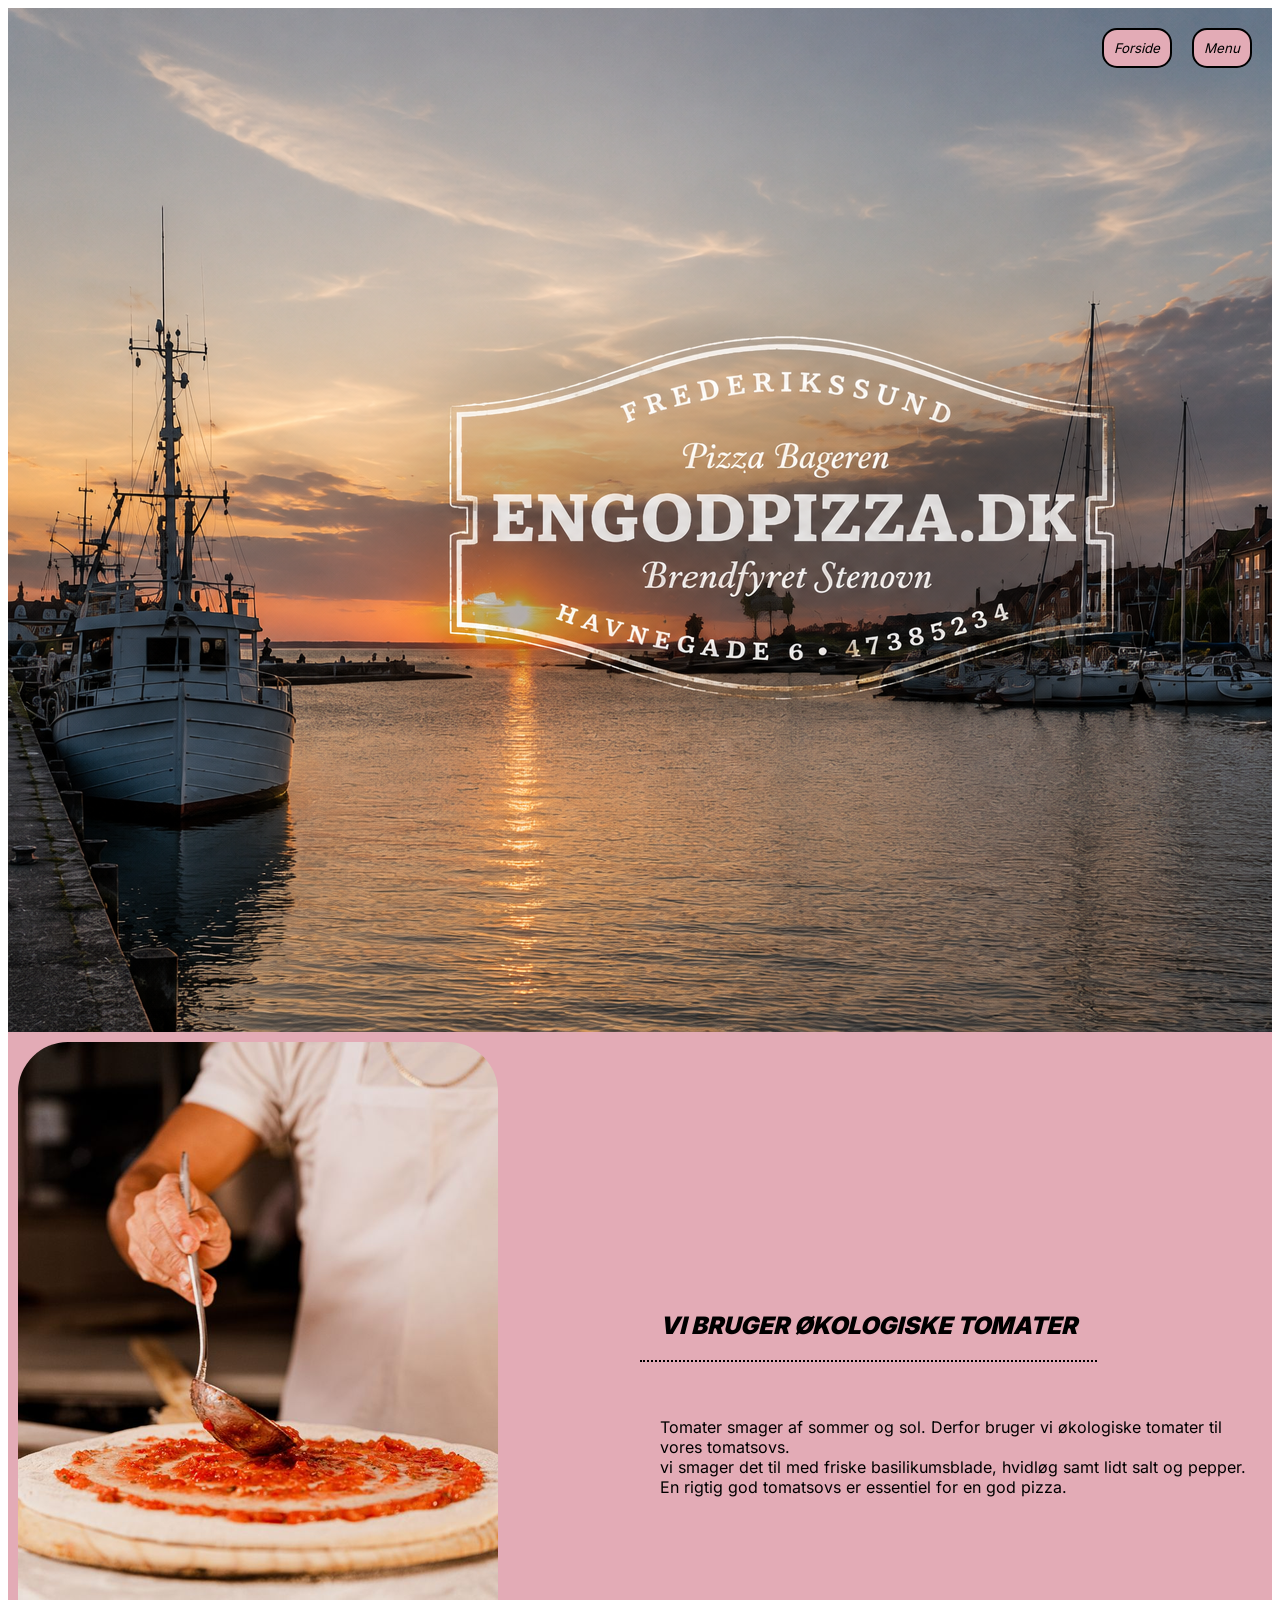
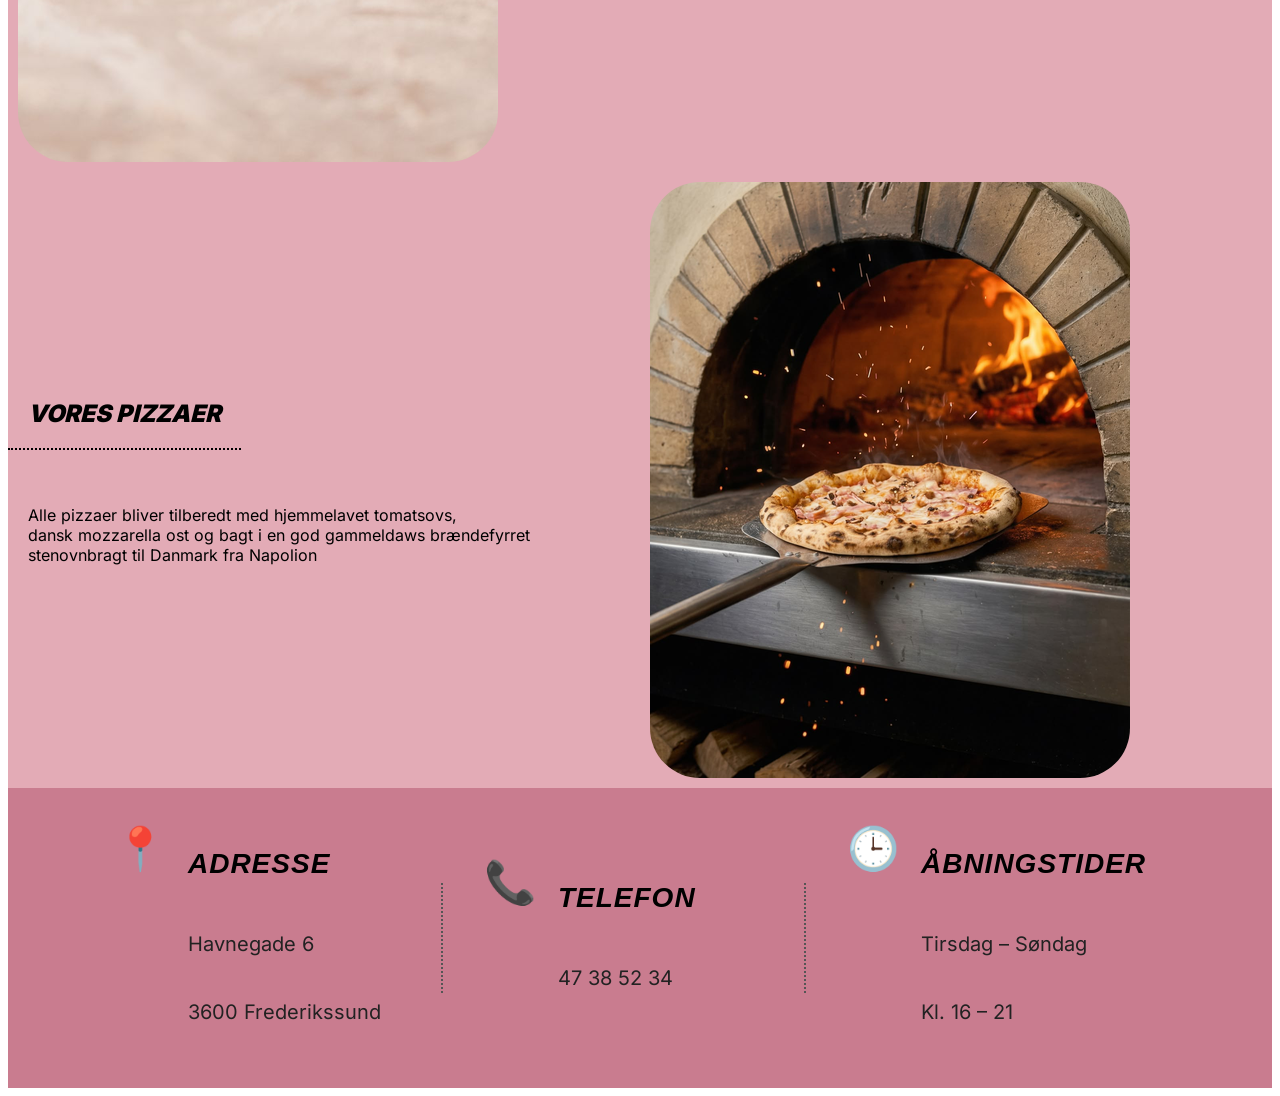
==== commit 3d2d2367: "fonts implementeret" ====
--- a/index.html
+++ b/index.html
@@ -20,7 +20,7 @@
           <img id="tomat-pic" src="img/sovs.png" alt="" />
         </div>
         <div>
-          <h2>Vi bruger økologiske tomater</h2>
+          <h2>VI BRUGER ØKOLOGISKE TOMATER</h2>
           <p>
             Tomater smager af sommer og sol. Derfor bruger vi økologiske tomater til vores tomatsovs. <br />vi smager det til med friske basilikumsblade, hvidløg samt lidt salt og pepper. <br />
             En rigtig god tomatsovs er essentiel for en god pizza.
@@ -32,7 +32,7 @@
           <img id="baking-pizza" src="img/pizza.png" />
         </div>
         <div>
-          <h2>Vores Pizzaer</h2>
+          <h2>VORES PIZZAER</h2>
           <p id="pizza-text">
             Alle pizzaer bliver tilberedt med hjemmelavet tomatsovs,<br />
             dansk mozzarella ost og bagt i en god gammeldaws brændefyrret <br />
--- a/css/forside.css
+++ b/css/forside.css
@@ -1,3 +1,27 @@
+/* fonts */
+@font-face {
+  font-family: "InterBlack";
+  src: url("../fonts/Inter_18pt-Black.woff") format("woff");
+  font-weight: normal;
+}
+h1,
+h2,
+h3 {
+  font-family: "InterBlack";
+  font-style: oblique;
+}
+@font-face {
+  font-family: "InterNormal";
+  src: url("../fonts/Inter-VariableFont_opsz\,wght.woff");
+  font-weight: normal;
+}
+p {
+  font-family: "InterNormal";
+}
+button {
+  font-family: "InterNormal";
+  font-style: italic;
+}
 /* layout css */
 @media (min-width: 1200px) {
   #Tomat-section {
@@ -88,7 +112,7 @@
   object-fit: cover;
 }
 button {
-  background-color: #ffffff;
+  background-color: #e3abb6;
   border: black solid 2px;
   border-radius: 15px;
   padding: 10px;
@@ -105,7 +129,7 @@
   background-color: #e3abb6;
 }
 footer {
-  background-color: #ddd5d5;
+  background-color: #c97c8f;
 }
 h2 {
   display: inline-block;
@@ -137,7 +161,7 @@
     display: flex;
     align-items: center;
     justify-content: center;
-    background: #f7f2f0;
+    background: #c97c8f;
     padding: 40px 60px;
     gap: 40px;
     font-family: "Georgia", serif;
